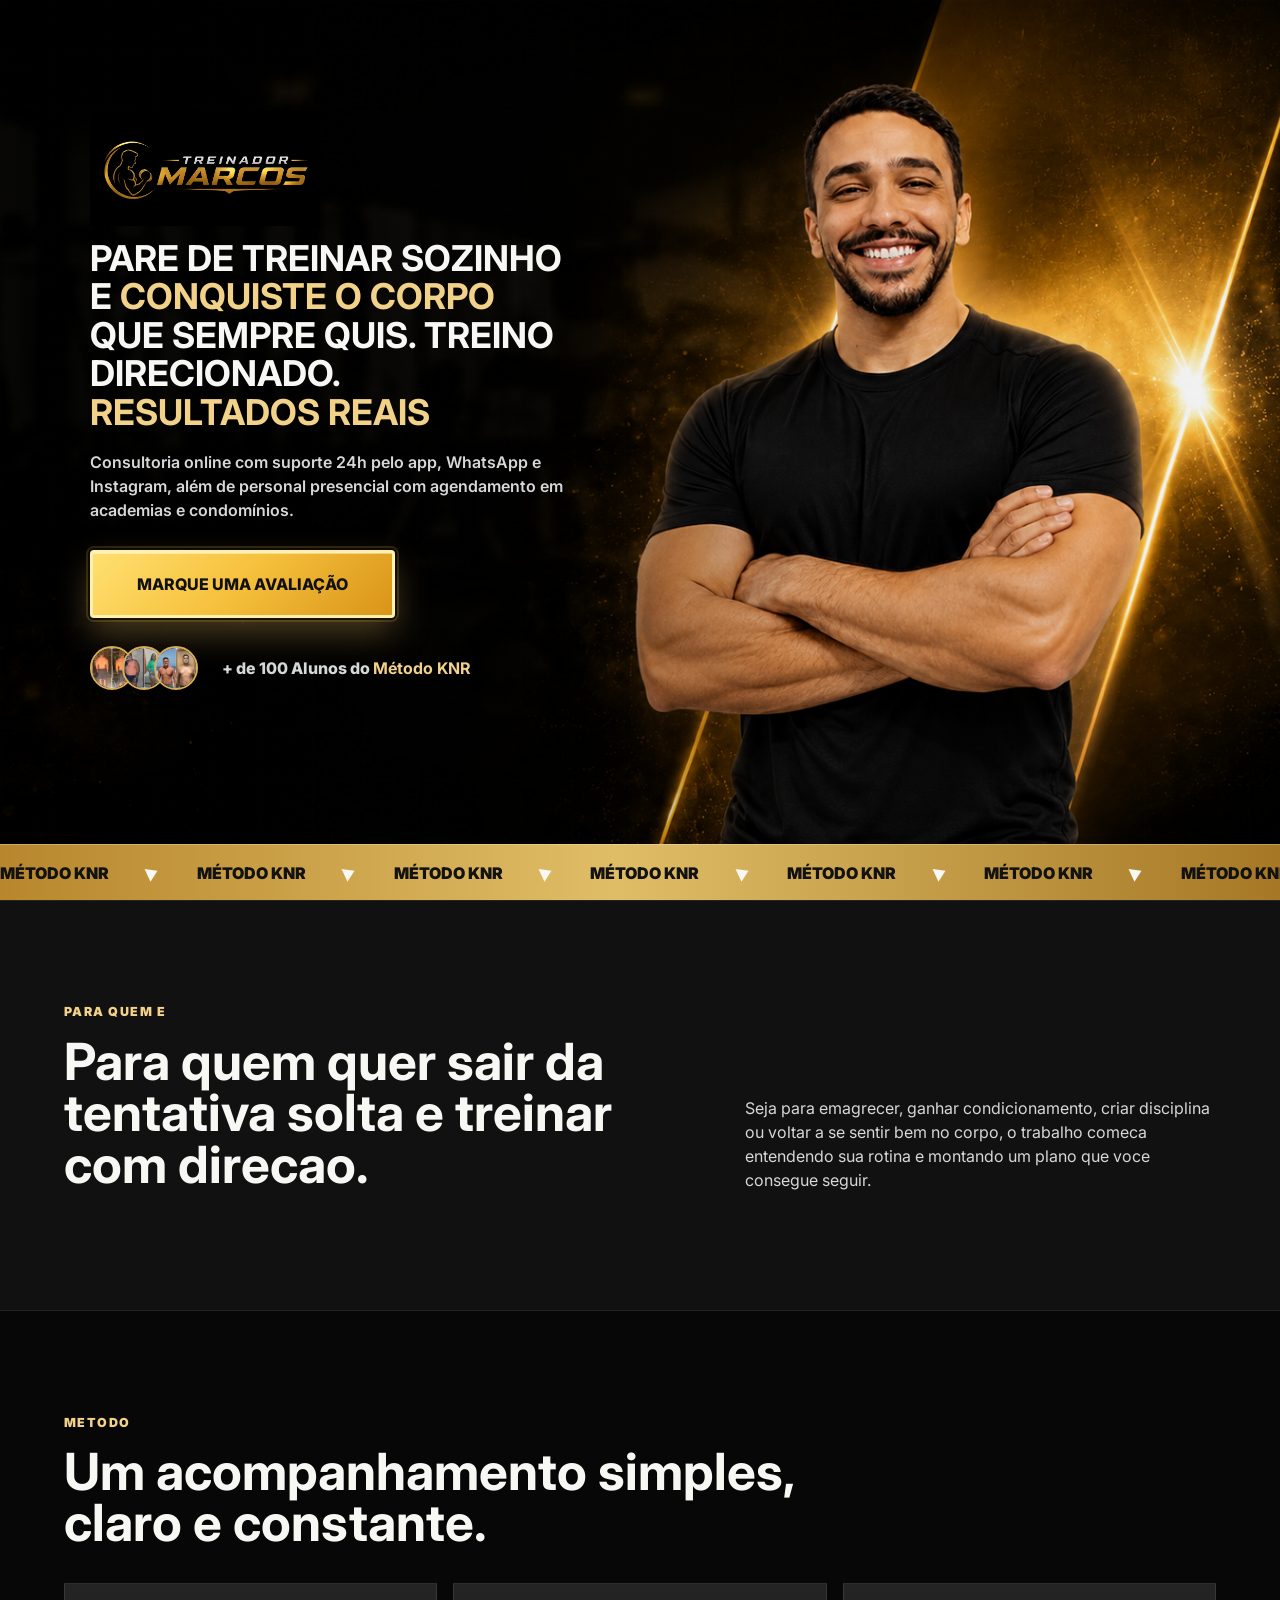
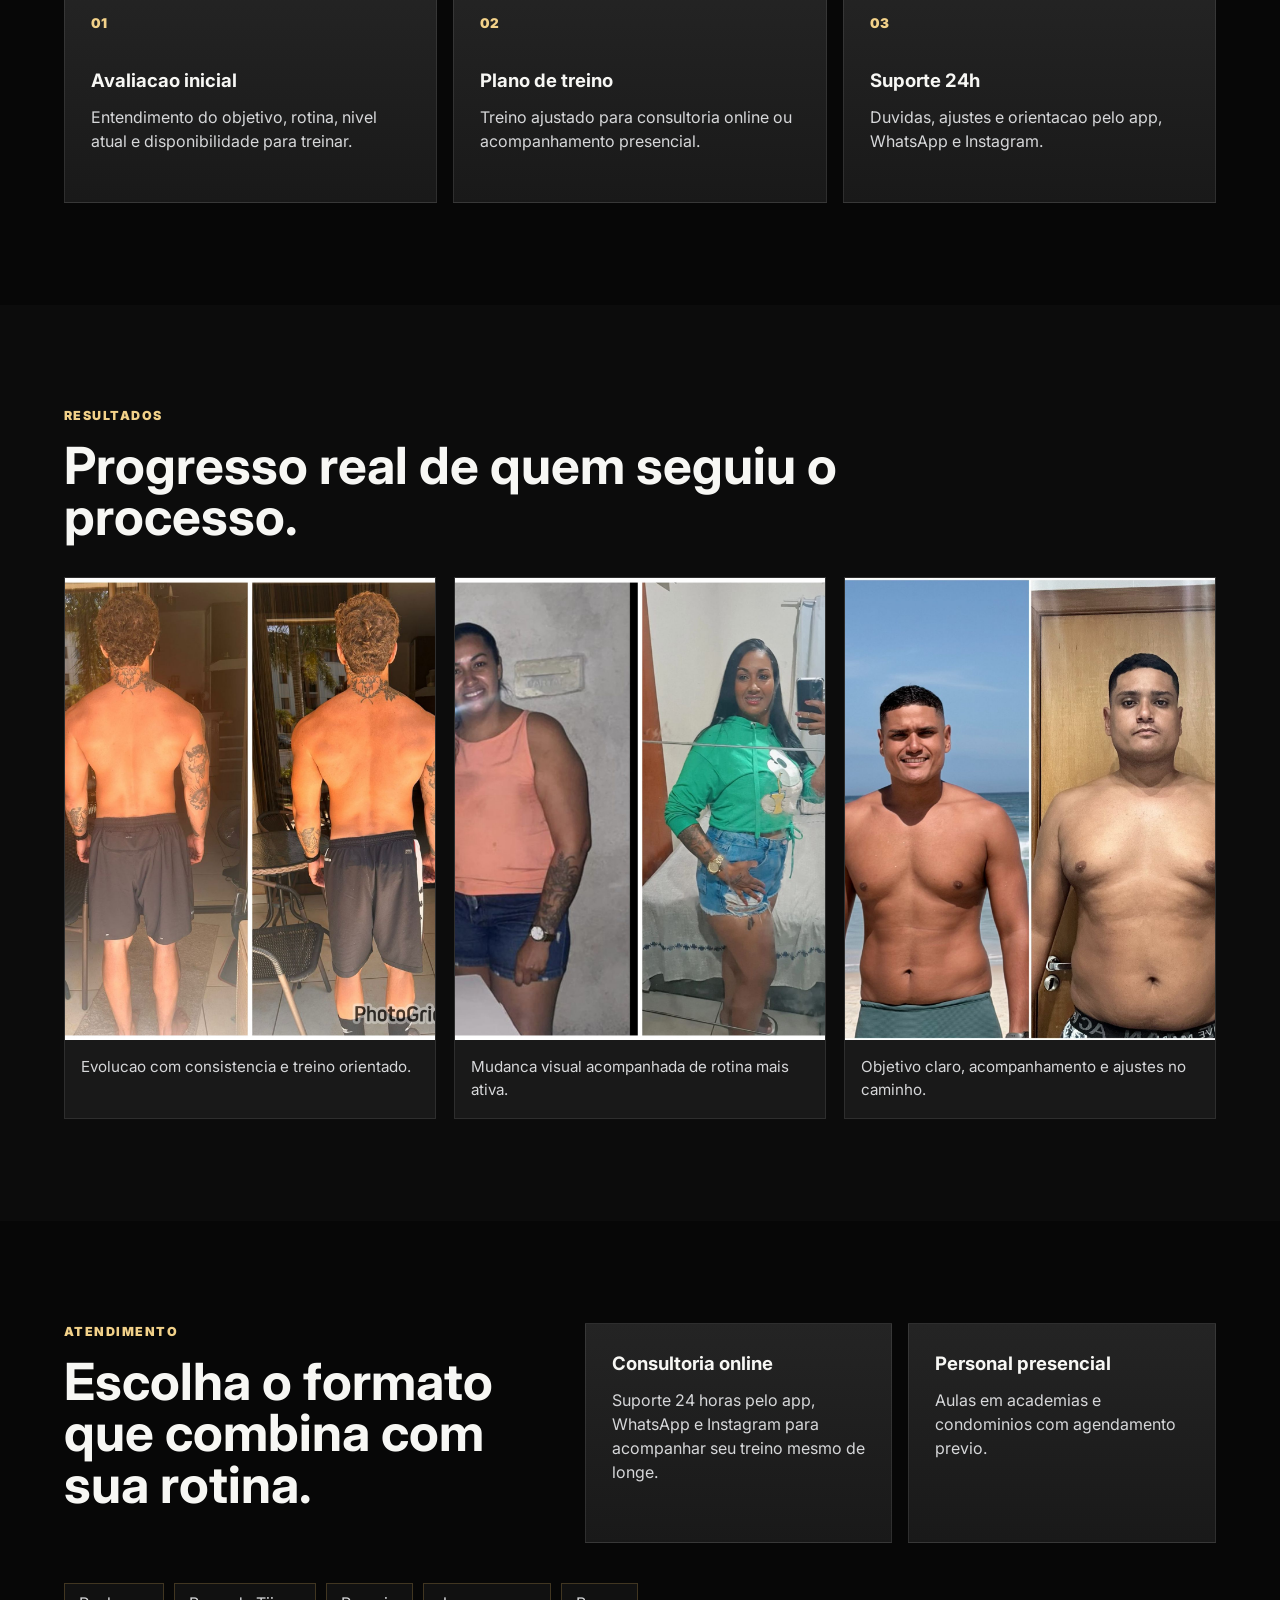
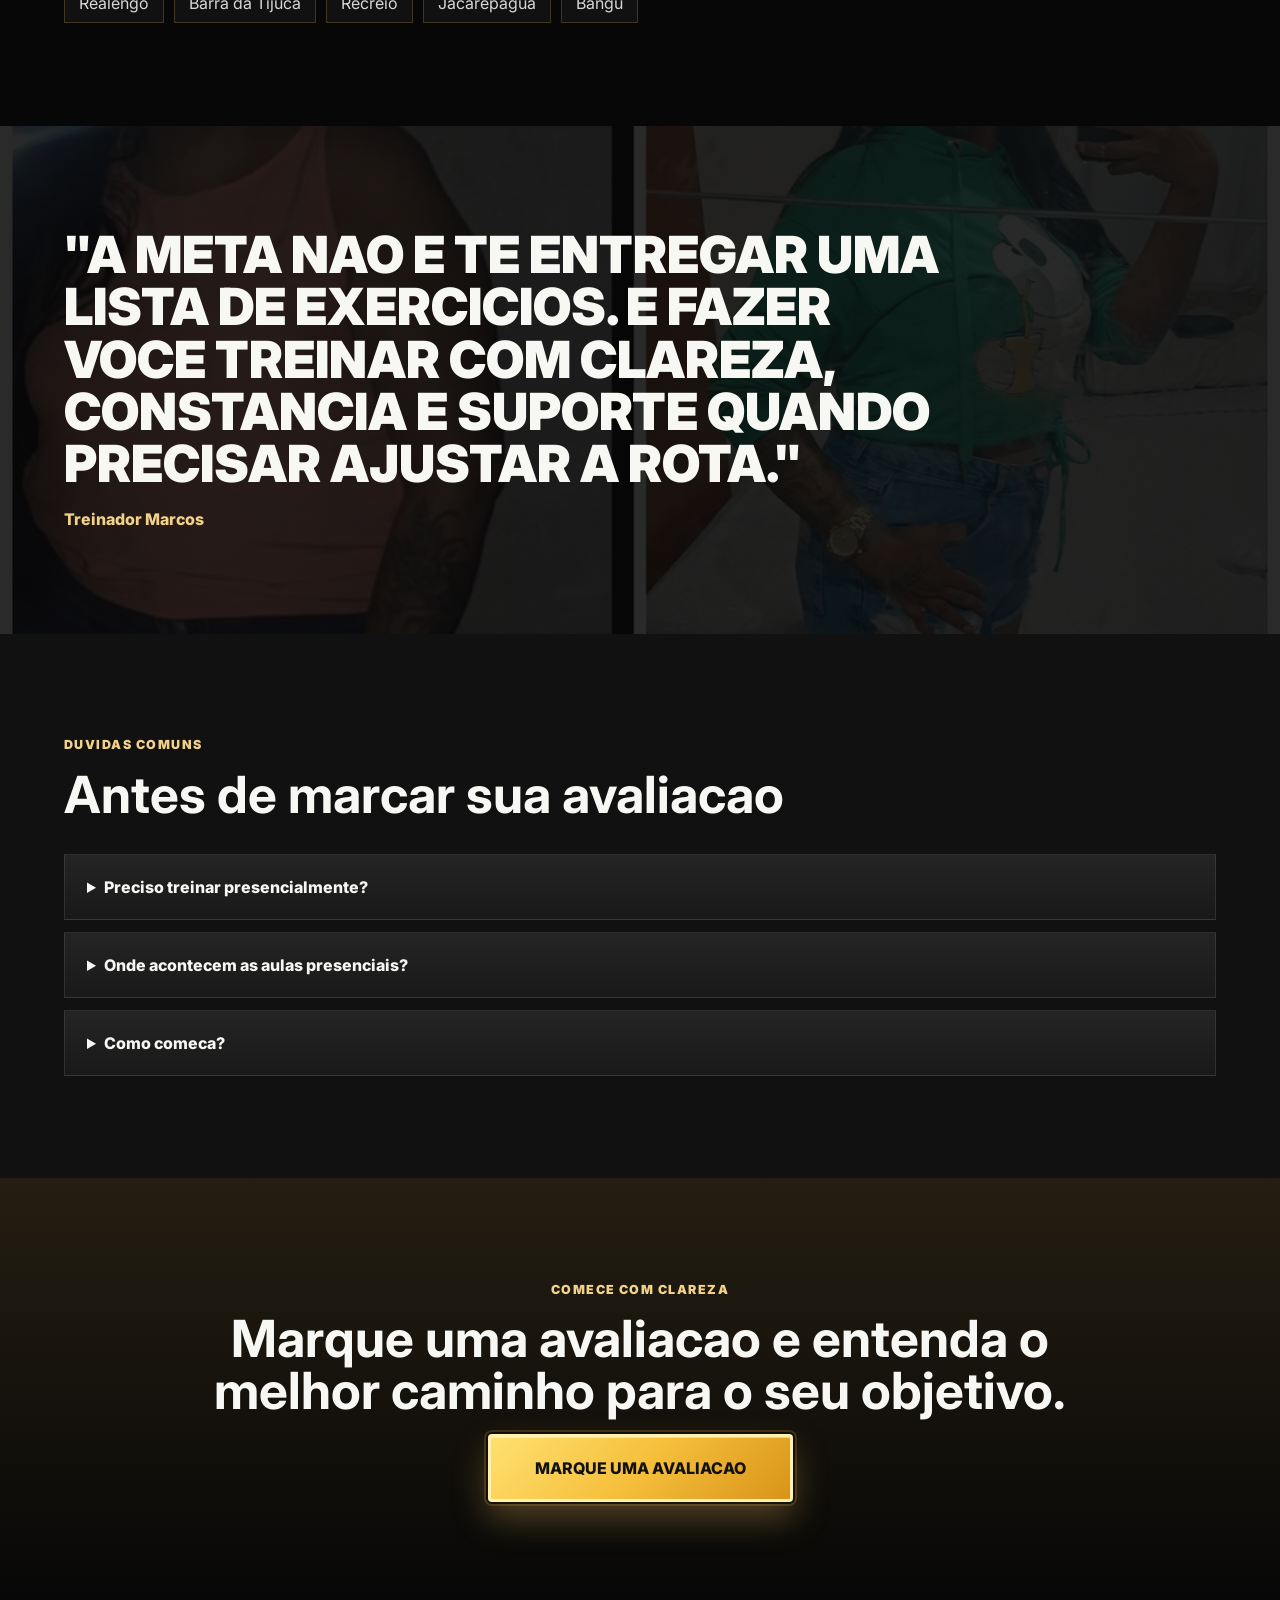
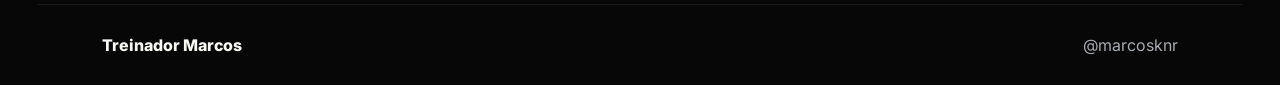
==== clientes/personal-trainer-rio/index.html @ 04713663 "Cria landing page do Treinador Marcos" ====
<!doctype html>
<html lang="pt-BR">
  <head>
    <meta charset="UTF-8" />
    <meta name="viewport" content="width=device-width, initial-scale=1.0" />
    <title>Treinador Marcos | Personal Trainer no Rio de Janeiro</title>
    <meta
      name="description"
      content="Consultoria online com suporte 24h e personal training presencial com agendamento em Realengo, Barra da Tijuca, Recreio, Jacarepagua e Bangu."
    />
    <link rel="preconnect" href="https://fonts.googleapis.com" />
    <link rel="preconnect" href="https://fonts.gstatic.com" crossorigin />
    <link
      href="https://fonts.googleapis.com/css2?family=Inter:wght@400;500;600;700;800;900&display=swap"
      rel="stylesheet"
    />
    <link rel="stylesheet" href="styles.css" />
  </head>
  <body>
    <main id="top">
      <section class="hero">
        <div class="hero-inner">
          <div class="hero-copy">
            <img class="hero-logo" src="assets/logo-treinador-marcos-horizontal.png" alt="Logo Treinador Marcos" />
            <h1>Pare de treinar sozinho e <span>conquiste o corpo</span> que sempre quis. Treino direcionado. <span>Resultados reais</span></h1>
            <p class="hero-text">
              Consultoria online com suporte 24h pelo app, WhatsApp e Instagram,
              além de personal presencial com agendamento em academias e condomínios.
            </p>
            <div class="hero-actions" aria-label="Acoes principais">
              <a class="btn btn-primary" href="https://wa.me/5521979163030?text=Oi%2C%20Treinador%20Marcos.%20Quero%20marcar%20uma%20avaliacao." target="_blank" rel="noreferrer">
                Marque uma avaliação
              </a>
            </div>
            <div class="method-proof" aria-label="Alunos do Metodo KNR">
              <div class="proof-avatars" aria-hidden="true">
                <img src="assets/resultado-costas.jpeg" alt="" />
                <img src="assets/resultado-feminino-02.jpeg" alt="" />
                <img src="assets/resultado-masculino.jpeg" alt="" />
              </div>
              <span>+ de 100 Alunos do <strong>Método KNR</strong></span>
            </div>
          </div>

          <div class="hero-spacer" aria-hidden="true"></div>
        </div>

        <div class="method-strip" aria-label="Metodo KNR">
          <div class="strip-track">
            <span>Método KNR</span><i></i>
            <span>Método KNR</span><i></i>
            <span>Método KNR</span><i></i>
            <span>Método KNR</span><i></i>
            <span>Método KNR</span><i></i>
            <span>Método KNR</span><i></i>
            <span>Método KNR</span><i></i>
            <span>Método KNR</span><i></i>
          </div>
        </div>
      </section>

      <section class="section intro">
        <div>
          <p class="eyebrow">Para quem e</p>
          <h2>Para quem quer sair da tentativa solta e treinar com direcao.</h2>
        </div>
        <p>
          Seja para emagrecer, ganhar condicionamento, criar disciplina ou voltar
          a se sentir bem no corpo, o trabalho comeca entendendo sua rotina e
          montando um plano que voce consegue seguir.
        </p>
      </section>

      <section class="section method" id="metodo">
        <div class="section-heading">
          <p class="eyebrow">Metodo</p>
          <h2>Um acompanhamento simples, claro e constante.</h2>
        </div>
        <div class="steps">
          <article>
            <span>01</span>
            <h3>Avaliacao inicial</h3>
            <p>Entendimento do objetivo, rotina, nivel atual e disponibilidade para treinar.</p>
          </article>
          <article>
            <span>02</span>
            <h3>Plano de treino</h3>
            <p>Treino ajustado para consultoria online ou acompanhamento presencial.</p>
          </article>
          <article>
            <span>03</span>
            <h3>Suporte 24h</h3>
            <p>Duvidas, ajustes e orientacao pelo app, WhatsApp e Instagram.</p>
          </article>
        </div>
      </section>

      <section class="section results" id="resultados">
        <div class="section-heading">
          <p class="eyebrow">Resultados</p>
          <h2>Progresso real de quem seguiu o processo.</h2>
        </div>
        <div class="result-grid">
          <figure>
            <img src="assets/resultado-costas.jpeg" alt="Antes e depois mostrando evolucao corporal de aluno" />
            <figcaption>Evolucao com consistencia e treino orientado.</figcaption>
          </figure>
          <figure>
            <img src="assets/resultado-feminino-02.jpeg" alt="Antes e depois mostrando resultado de aluna" />
            <figcaption>Mudanca visual acompanhada de rotina mais ativa.</figcaption>
          </figure>
          <figure>
            <img src="assets/resultado-masculino.jpeg" alt="Antes e depois mostrando resultado de aluno" />
            <figcaption>Objetivo claro, acompanhamento e ajustes no caminho.</figcaption>
          </figure>
        </div>
      </section>

      <section class="section service" id="atendimento">
        <div class="service-copy">
          <p class="eyebrow">Atendimento</p>
          <h2>Escolha o formato que combina com sua rotina.</h2>
        </div>
        <div class="service-list">
          <article>
            <h3>Consultoria online</h3>
            <p>Suporte 24 horas pelo app, WhatsApp e Instagram para acompanhar seu treino mesmo de longe.</p>
          </article>
          <article>
            <h3>Personal presencial</h3>
            <p>Aulas em academias e condominios com agendamento previo.</p>
          </article>
        </div>
        <div class="areas" aria-label="Regioes atendidas">
          <span>Realengo</span>
          <span>Barra da Tijuca</span>
          <span>Recreio</span>
          <span>Jacarepagua</span>
          <span>Bangu</span>
        </div>
      </section>

      <section class="section proof">
        <div class="quote-box">
          <p>
            "A meta nao e te entregar uma lista de exercicios. E fazer voce
            treinar com clareza, constancia e suporte quando precisar ajustar a rota."
          </p>
          <span>Treinador Marcos</span>
        </div>
      </section>

      <section class="section faq" aria-labelledby="faq-title">
        <div class="section-heading">
          <p class="eyebrow">Duvidas comuns</p>
          <h2 id="faq-title">Antes de marcar sua avaliacao</h2>
        </div>
        <div class="faq-list">
          <details>
            <summary>Preciso treinar presencialmente?</summary>
            <p>Nao. Voce pode fazer consultoria online com suporte pelo app, WhatsApp e Instagram.</p>
          </details>
          <details>
            <summary>Onde acontecem as aulas presenciais?</summary>
            <p>Em academias e condominios, com agendamento previo, nas regioes atendidas.</p>
          </details>
          <details>
            <summary>Como comeca?</summary>
            <p>O primeiro passo e marcar uma avaliacao para entender seu objetivo e indicar o melhor formato.</p>
          </details>
        </div>
      </section>

      <section class="final-cta">
        <p class="eyebrow">Comece com clareza</p>
        <h2>Marque uma avaliacao e entenda o melhor caminho para o seu objetivo.</h2>
        <a class="btn btn-primary" href="https://wa.me/5521979163030?text=Oi%2C%20Treinador%20Marcos.%20Quero%20marcar%20uma%20avaliacao." target="_blank" rel="noreferrer">
          Marque uma avaliacao
        </a>
      </section>
    </main>

    <footer class="footer">
      <span>Treinador Marcos</span>
      <a href="https://www.instagram.com/marcosknr/" target="_blank" rel="noreferrer">@marcosknr</a>
    </footer>
  </body>
</html>
---- clientes/personal-trainer-rio/styles.css ----
:root {
  --bg: #070707;
  --bg-soft: #111111;
  --panel: #191919;
  --panel-light: #242424;
  --silver: #d6d7d9;
  --silver-muted: #a8abb0;
  --gold: #d8ad55;
  --gold-soft: #f2d189;
  --white: #f7f7f4;
  --line: rgba(216, 173, 85, 0.24);
  --shadow: 0 24px 70px rgba(0, 0, 0, 0.42);
  --site-width: 1480px;
  --site-gutter: clamp(14px, 3vw, 38px);
}

* {
  box-sizing: border-box;
}

html {
  scroll-behavior: smooth;
}

body {
  margin: 0;
  background: var(--bg);
  color: var(--white);
  font-family: Inter, system-ui, -apple-system, BlinkMacSystemFont, "Segoe UI", sans-serif;
  line-height: 1.5;
}

.footer {
  width: min(calc(100% - (var(--site-gutter) * 2)), var(--site-width));
  margin-inline: auto;
}

main {
  width: 100%;
}

img {
  display: block;
  max-width: 100%;
}

a {
  color: inherit;
  text-decoration: none;
}

.hero-actions,
.method-proof,
.proof-avatars,
.areas,
.footer {
  display: flex;
  align-items: center;
}

.header-cta,
.btn {
  min-height: 46px;
  display: inline-flex;
  align-items: center;
  justify-content: center;
  border-radius: 4px;
  font-weight: 800;
  letter-spacing: 0;
  transition: transform 180ms ease, border-color 180ms ease, background 180ms ease;
}

.header-cta {
  padding: 0 18px;
  background: var(--gold);
  color: #101010;
  font-size: 0.9rem;
}

.btn {
  padding: 0 22px;
  border: 1px solid transparent;
}

.btn:hover,
.header-cta:hover {
  transform: translateY(-2px);
}

.btn-primary {
  position: relative;
  min-height: 68px;
  padding: 0 44px;
  overflow: hidden;
  background: linear-gradient(135deg, #ffe071 0%, #f6c13d 48%, #d99418 100%);
  color: #111;
  border: 3px solid rgba(255, 244, 183, 0.95);
  box-shadow:
    0 0 0 2px rgba(0, 0, 0, 0.72),
    0 0 0 4px rgba(246, 193, 61, 0.16),
    0 16px 34px rgba(216, 173, 85, 0.34),
    inset 0 1px 0 rgba(255, 255, 255, 0.45);
  font-size: 1rem;
  text-transform: uppercase;
}

.btn-primary::after {
  content: "";
  position: absolute;
  top: -40%;
  bottom: -40%;
  left: -45%;
  width: 34%;
  background: linear-gradient(90deg, transparent, rgba(255, 255, 255, 0.72), transparent);
  transform: rotate(18deg);
  animation: button-shine 2.8s ease-in-out infinite;
}

@keyframes button-shine {
  0% {
    left: -45%;
  }

  44%,
  100% {
    left: 120%;
  }
}

.btn-secondary {
  border-color: rgba(255, 255, 255, 0.18);
  color: var(--silver);
  background: rgba(255, 255, 255, 0.04);
}

.hero {
  position: relative;
  min-height: 100vh;
  display: flex;
  flex-direction: column;
  justify-content: flex-end;
  margin-top: 0;
  padding: 0;
  background:
    linear-gradient(90deg, rgba(0, 0, 0, 0.66) 0%, rgba(0, 0, 0, 0.42) 36%, rgba(0, 0, 0, 0.05) 66%),
    url("assets/hero-treinador-marcos.png") center / cover no-repeat,
    #070707;
  border: 0;
  overflow: hidden;
}

.hero::before {
  content: "";
  position: absolute;
  inset: 0;
  background:
    linear-gradient(rgba(255, 255, 255, 0.025) 1px, transparent 1px),
    linear-gradient(90deg, rgba(255, 255, 255, 0.018) 1px, transparent 1px);
  background-size: 52px 52px;
  opacity: 0.26;
}

.hero-inner {
  position: relative;
  z-index: 1;
  width: 100%;
  min-height: calc(100vh - 56px);
  display: grid;
  grid-template-columns: minmax(0, 0.92fr) minmax(420px, 1.08fr);
  gap: clamp(24px, 4vw, 58px);
  align-items: center;
  padding: clamp(42px, 6vw, 82px) clamp(28px, 7vw, 96px) 0;
}

.hero-copy {
  max-width: 650px;
  padding-bottom: clamp(56px, 10vw, 120px);
}

.hero-logo {
  width: clamp(188px, 18vw, 320px);
  height: auto;
  margin: 0 0 14px;
  object-fit: contain;
}

.eyebrow {
  margin: 0 0 14px;
  color: var(--gold-soft);
  font-size: 0.78rem;
  font-weight: 900;
  letter-spacing: 0.12em;
  text-transform: uppercase;
}

h1,
h2,
h3,
p {
  margin-top: 0;
}

h1 {
  margin-bottom: 18px;
  font-size: clamp(2rem, 2.78vw, 3.78rem);
  line-height: 1.08;
  letter-spacing: 0;
  text-transform: uppercase;
}

h1 span {
  color: var(--gold-soft);
}

h2 {
  margin-bottom: 18px;
  font-size: clamp(2rem, 4vw, 4.15rem);
  line-height: 1;
  letter-spacing: 0;
}

h3 {
  margin-bottom: 10px;
  font-size: 1.16rem;
}

.hero-text {
  max-width: 590px;
  margin-bottom: 28px;
  color: var(--silver);
  font-size: clamp(1rem, 1.1vw, 1.18rem);
  font-weight: 600;
}

.hero-actions {
  flex-wrap: wrap;
  gap: 12px;
  margin-bottom: 28px;
}

.method-proof {
  gap: 16px;
  color: var(--silver);
  font-weight: 800;
}

.proof-avatars {
  min-width: 116px;
}

.proof-avatars img {
  width: 44px;
  height: 44px;
  border: 2px solid var(--gold);
  border-radius: 50%;
  object-fit: cover;
  background: var(--panel);
}

.proof-avatars img + img {
  margin-left: -12px;
}

.method-proof strong {
  color: var(--gold-soft);
}

.hero-spacer {
  min-height: 520px;
}

.method-strip {
  position: relative;
  z-index: 2;
  width: 100%;
  min-height: 56px;
  display: flex;
  align-items: center;
  overflow: hidden;
  background: linear-gradient(90deg, #b8872d, #dfbd66 48%, #a67825);
  border-top: 1px solid rgba(255, 255, 255, 0.28);
}

.strip-track {
  min-width: 1220px;
  width: 100%;
  display: grid;
  grid-template-columns: repeat(16, max-content);
  align-items: center;
  justify-content: space-around;
  gap: clamp(18px, 3vw, 44px);
  color: #121212;
  font-weight: 900;
  text-transform: uppercase;
}

.strip-track i {
  width: 0;
  height: 0;
  border-top: 7px solid transparent;
  border-bottom: 7px solid transparent;
  border-left: 11px solid var(--white);
  transform: rotate(-25deg);
}

@media (prefers-reduced-motion: reduce) {
  .btn-primary::after {
    animation: none;
  }
}

.section {
  padding: clamp(58px, 8vw, 104px) clamp(20px, 5vw, 72px);
}

.intro {
  display: grid;
  grid-template-columns: minmax(0, 1fr) minmax(280px, 0.78fr);
  gap: clamp(28px, 6vw, 78px);
  align-items: end;
  border-top: 1px solid rgba(255, 255, 255, 0.08);
  border-bottom: 1px solid rgba(255, 255, 255, 0.08);
  background: var(--bg-soft);
}

.intro p:last-child,
.service-copy + .service-list p,
.steps p,
.faq-list p {
  color: var(--silver);
}

.section-heading {
  max-width: 820px;
  margin-bottom: 34px;
}

.steps {
  display: grid;
  grid-template-columns: repeat(3, minmax(0, 1fr));
  gap: 16px;
}

.steps article,
.service-list article,
.faq-list details {
  border: 1px solid rgba(255, 255, 255, 0.09);
  background: linear-gradient(180deg, var(--panel-light), var(--panel));
}

.steps article,
.service-list article {
  min-height: 220px;
  padding: 26px;
}

.steps span {
  display: inline-flex;
  margin-bottom: 34px;
  color: var(--gold-soft);
  font-size: 0.84rem;
  font-weight: 900;
}

.results {
  background: #0c0c0c;
}

.result-grid {
  display: grid;
  grid-template-columns: repeat(3, minmax(0, 1fr));
  gap: 18px;
}

figure {
  margin: 0;
  border: 1px solid rgba(255, 255, 255, 0.09);
  background: var(--panel);
  overflow: hidden;
}

figure img {
  width: 100%;
  aspect-ratio: 4 / 5;
  object-fit: cover;
}

figcaption {
  min-height: 74px;
  padding: 16px;
  color: var(--silver);
  font-size: 0.95rem;
}

.service {
  display: grid;
  grid-template-columns: minmax(0, 0.78fr) minmax(360px, 1fr);
  gap: 28px;
  align-items: start;
}

.service-list {
  display: grid;
  grid-template-columns: repeat(2, minmax(0, 1fr));
  gap: 16px;
}

.areas {
  grid-column: 1 / -1;
  flex-wrap: wrap;
  gap: 10px;
  padding-top: 12px;
}

.areas span {
  display: inline-flex;
  min-height: 40px;
  align-items: center;
  padding: 0 14px;
  border: 1px solid var(--line);
  color: var(--silver);
  background: rgba(255, 255, 255, 0.04);
}

.proof {
  background:
    linear-gradient(rgba(7, 7, 7, 0.86), rgba(7, 7, 7, 0.86)),
    url("assets/resultado-feminino-02.jpeg") center / cover;
}

.quote-box {
  max-width: 900px;
}

.quote-box p {
  margin-bottom: 18px;
  font-size: clamp(1.7rem, 4vw, 4.2rem);
  font-weight: 900;
  line-height: 1.02;
  text-transform: uppercase;
}

.quote-box span {
  color: var(--gold-soft);
  font-weight: 800;
}

.faq {
  background: var(--bg-soft);
}

.faq-list {
  display: grid;
  gap: 12px;
}

.faq-list details {
  padding: 20px 22px;
}

.faq-list summary {
  cursor: pointer;
  font-weight: 800;
}

.faq-list p {
  margin: 12px 0 0;
}

.final-cta {
  padding: clamp(64px, 8vw, 110px) clamp(20px, 5vw, 72px);
  text-align: center;
  background:
    linear-gradient(180deg, rgba(216, 173, 85, 0.14), transparent),
    var(--bg);
}

.final-cta h2 {
  max-width: 980px;
  margin-inline: auto;
}

.footer {
  justify-content: space-between;
  gap: 18px;
  padding: 28px clamp(20px, 5vw, 72px);
  color: var(--silver-muted);
  border-top: 1px solid rgba(255, 255, 255, 0.08);
}

.footer span {
  color: var(--white);
  font-weight: 800;
}

@media (max-width: 980px) {
  .hero,
  .intro,
  .service {
    grid-template-columns: 1fr;
  }

  .hero-inner {
    min-height: auto;
    grid-template-columns: 1fr;
    padding-bottom: 0;
  }

  .hero-copy {
    padding-bottom: 12px;
  }

  .steps,
  .result-grid,
  .service-list {
    grid-template-columns: 1fr;
  }
}

@media (max-width: 640px) {
  :root {
    --site-gutter: 10px;
  }

  .header-cta {
    display: none;
  }

  h1 {
    font-size: clamp(2.15rem, 12vw, 3.7rem);
  }

  .hero {
    background:
      linear-gradient(180deg, rgba(0, 0, 0, 0.38) 0%, rgba(0, 0, 0, 0.74) 52%, rgba(0, 0, 0, 0.92) 100%),
      url("assets/hero-treinador-marcos.png") 67% top / cover no-repeat,
      #070707;
  }

  .hero-actions .btn {
    width: 100%;
  }

  .hero-logo {
    width: min(236px, 76vw);
    margin-bottom: 14px;
  }

  .hero-spacer {
    min-height: 280px;
    order: -1;
  }

  .method-proof {
    align-items: flex-start;
    flex-direction: column;
    gap: 10px;
  }

  .steps article,
  .service-list article {
    min-height: auto;
  }

  .footer {
    align-items: flex-start;
    flex-direction: column;
  }
}
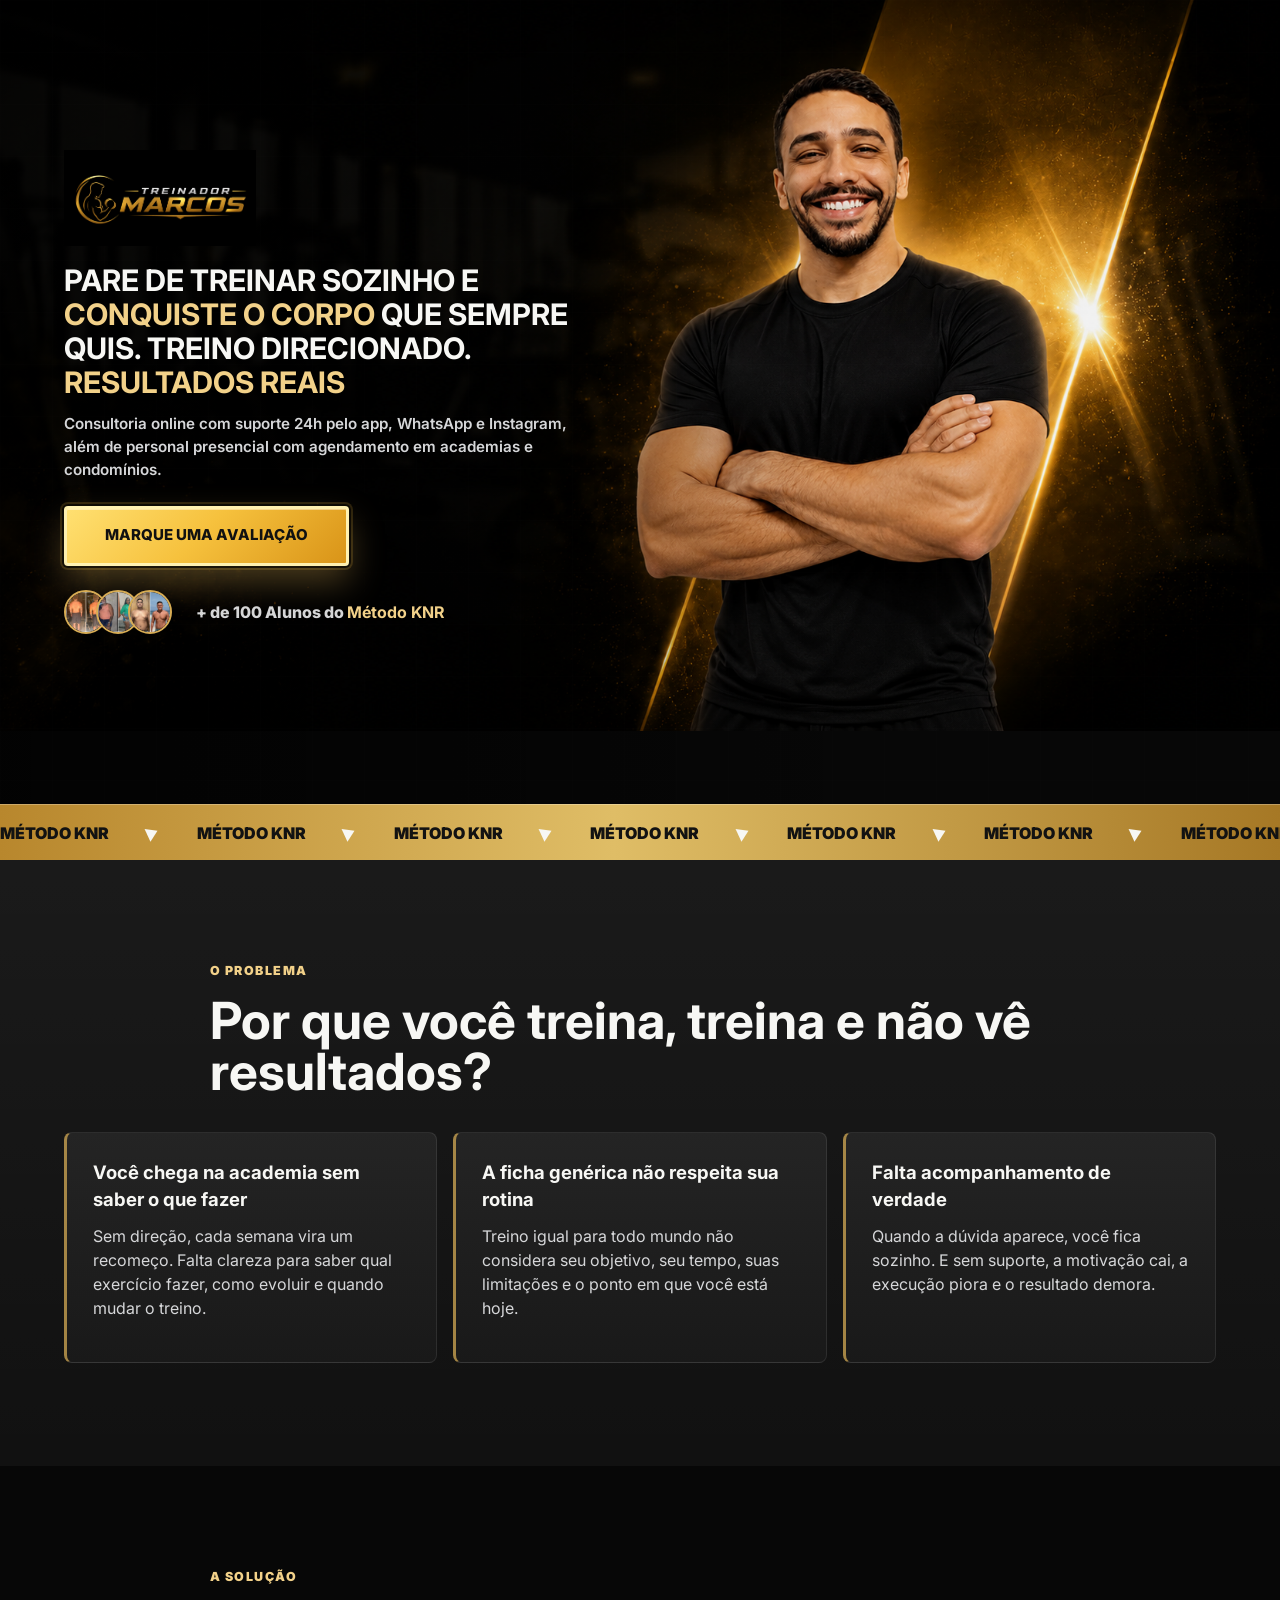
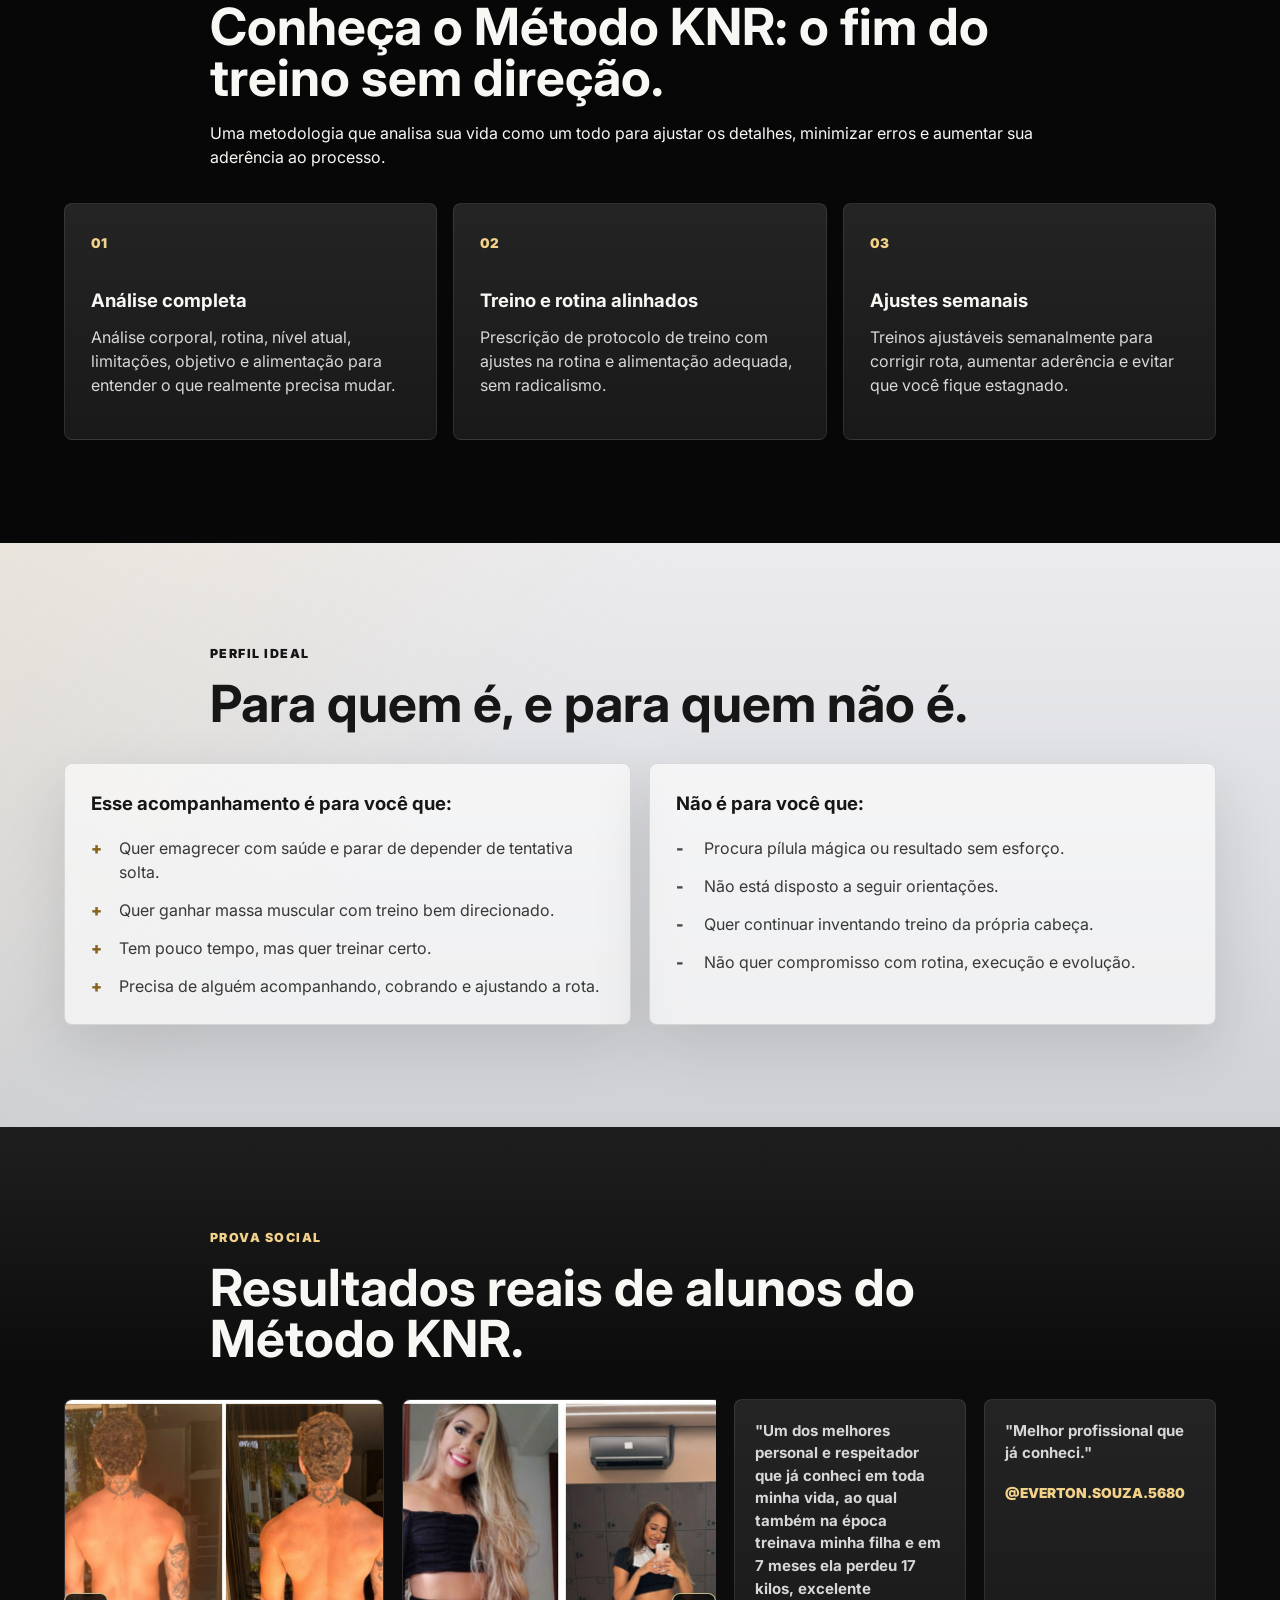
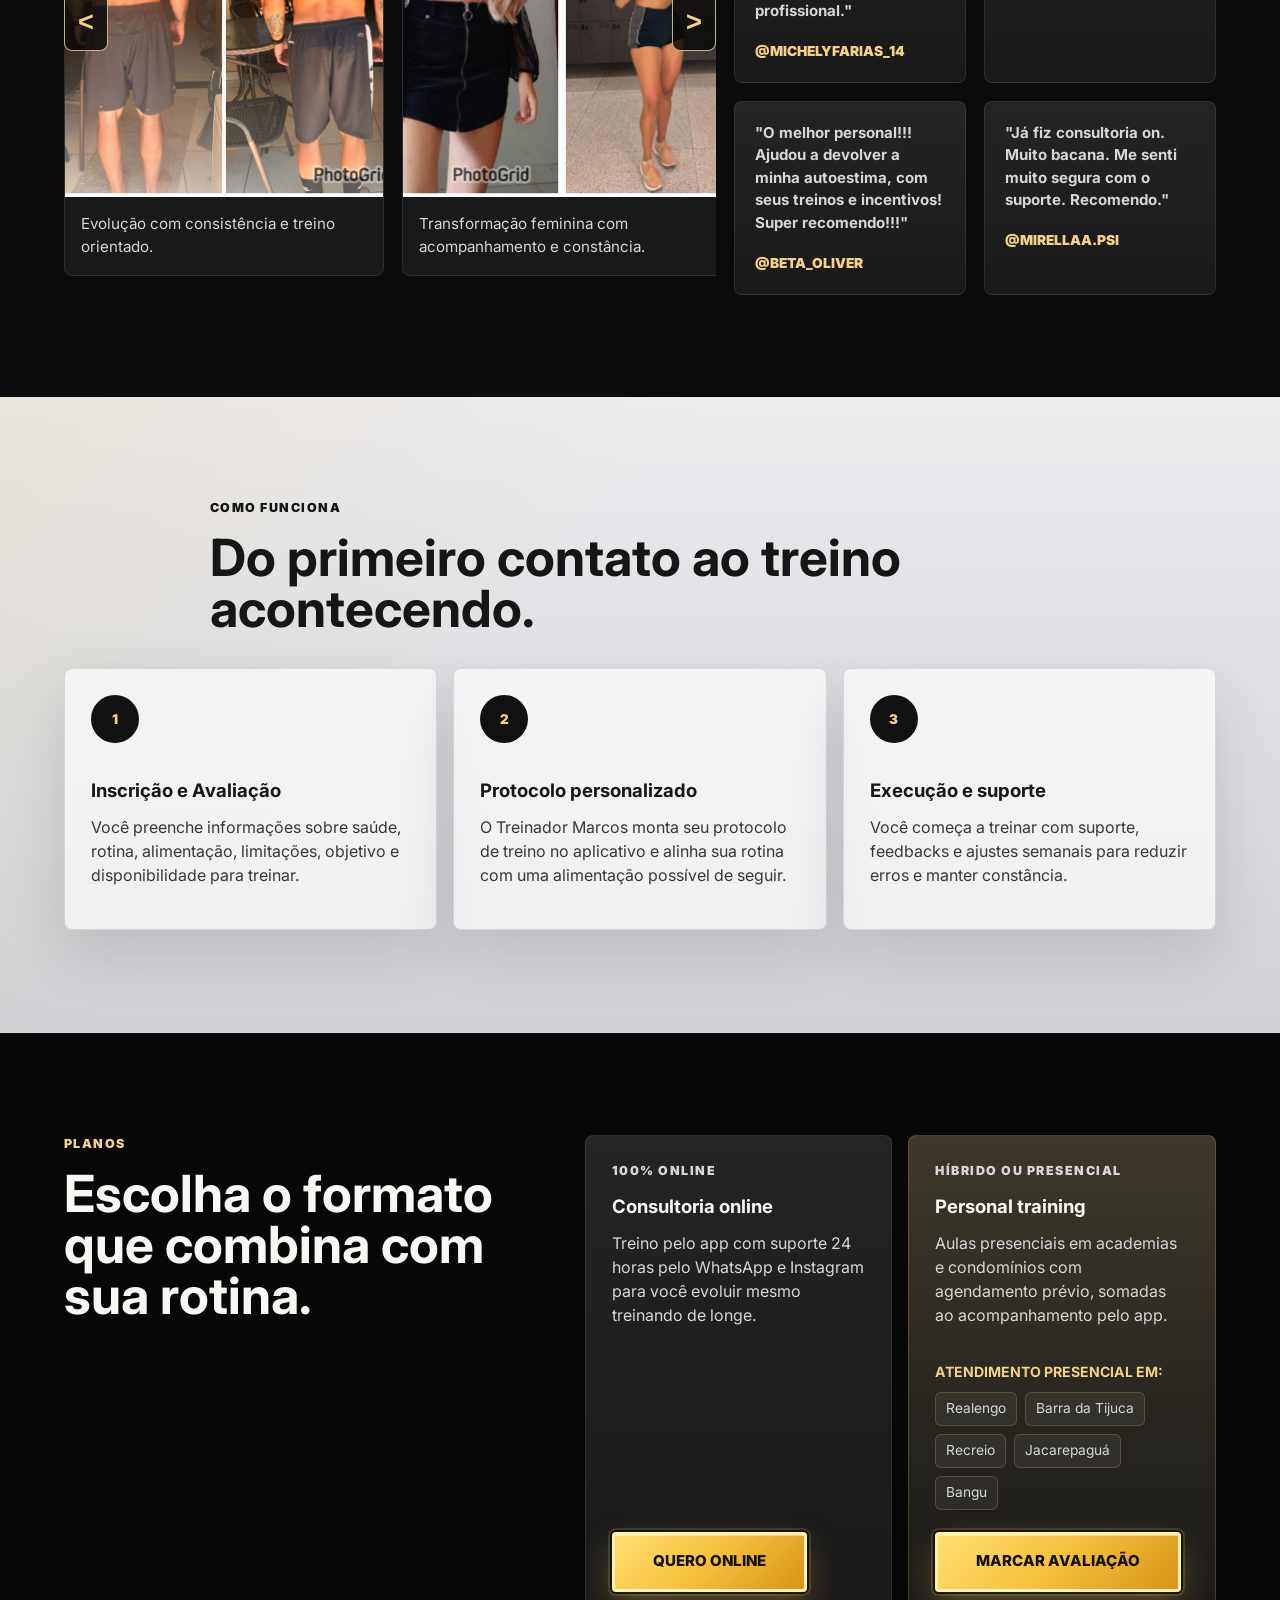
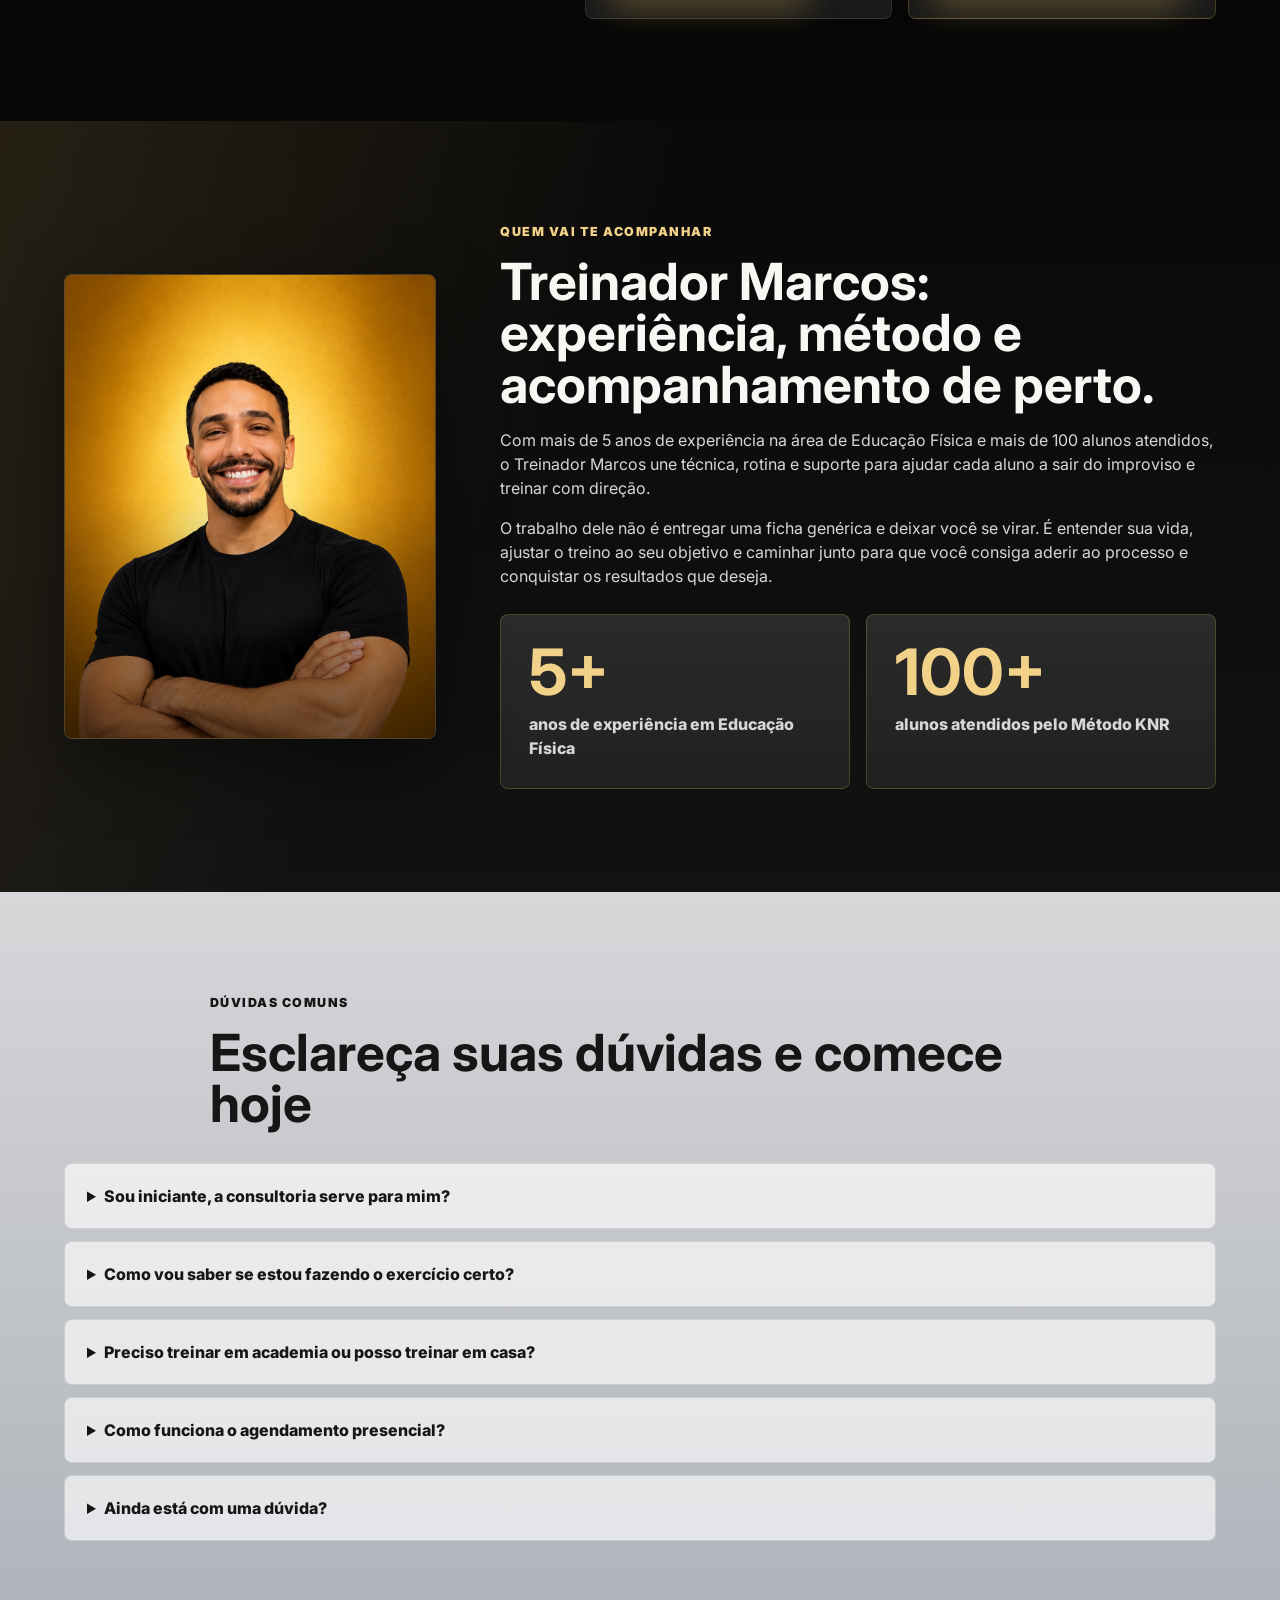
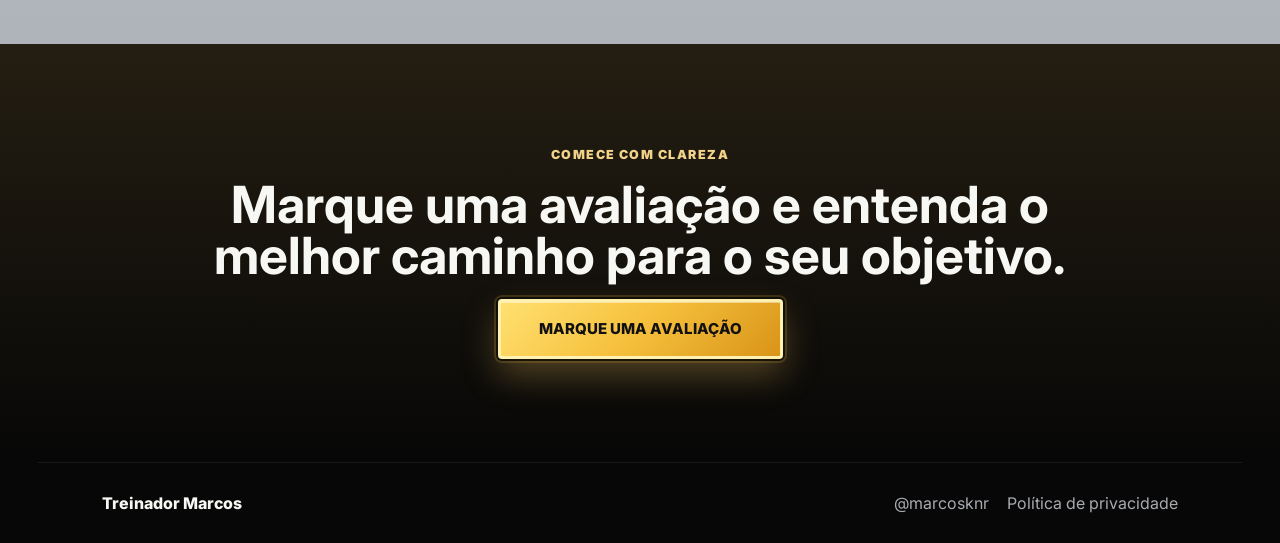
==== commit 2e4e5585: "Atualiza landing page do Treinador Marcos" ====
--- a/clientes/personal-trainer-rio/index.html
+++ b/clientes/personal-trainer-rio/index.html
@@ -59,130 +59,283 @@
         </div>
       </section>
 
-      <section class="section intro">
-        <div>
-          <p class="eyebrow">Para quem e</p>
-          <h2>Para quem quer sair da tentativa solta e treinar com direcao.</h2>
-        </div>
-        <p>
-          Seja para emagrecer, ganhar condicionamento, criar disciplina ou voltar
-          a se sentir bem no corpo, o trabalho comeca entendendo sua rotina e
-          montando um plano que voce consegue seguir.
-        </p>
+      <section class="section problem" id="problema">
+        <div class="section-heading">
+          <p class="eyebrow">O problema</p>
+          <h2>Por que você treina, treina e não vê resultados?</h2>
+        </div>
+        <div class="pain-grid">
+          <article>
+            <h3>Você chega na academia sem saber o que fazer</h3>
+            <p>Sem direção, cada semana vira um recomeço. Falta clareza para saber qual exercício fazer, como evoluir e quando mudar o treino.</p>
+          </article>
+          <article>
+            <h3>A ficha genérica não respeita sua rotina</h3>
+            <p>Treino igual para todo mundo não considera seu objetivo, seu tempo, suas limitações e o ponto em que você está hoje.</p>
+          </article>
+          <article>
+            <h3>Falta acompanhamento de verdade</h3>
+            <p>Quando a dúvida aparece, você fica sozinho. E sem suporte, a motivação cai, a execução piora e o resultado demora.</p>
+          </article>
+        </div>
       </section>
 
       <section class="section method" id="metodo">
         <div class="section-heading">
-          <p class="eyebrow">Metodo</p>
-          <h2>Um acompanhamento simples, claro e constante.</h2>
+          <p class="eyebrow">A solução</p>
+          <h2>Conheça o Método KNR: o fim do treino sem direção.</h2>
+          <p>
+            Uma metodologia que analisa sua vida como um todo para ajustar os detalhes,
+            minimizar erros e aumentar sua aderência ao processo.
+          </p>
         </div>
         <div class="steps">
           <article>
             <span>01</span>
-            <h3>Avaliacao inicial</h3>
-            <p>Entendimento do objetivo, rotina, nivel atual e disponibilidade para treinar.</p>
+            <h3>Análise completa</h3>
+            <p>Análise corporal, rotina, nível atual, limitações, objetivo e alimentação para entender o que realmente precisa mudar.</p>
           </article>
           <article>
             <span>02</span>
-            <h3>Plano de treino</h3>
-            <p>Treino ajustado para consultoria online ou acompanhamento presencial.</p>
+            <h3>Treino e rotina alinhados</h3>
+            <p>Prescrição de protocolo de treino com ajustes na rotina e alimentação adequada, sem radicalismo.</p>
           </article>
           <article>
             <span>03</span>
-            <h3>Suporte 24h</h3>
-            <p>Duvidas, ajustes e orientacao pelo app, WhatsApp e Instagram.</p>
+            <h3>Ajustes semanais</h3>
+            <p>Treinos ajustáveis semanalmente para corrigir rota, aumentar aderência e evitar que você fique estagnado.</p>
+          </article>
+        </div>
+      </section>
+
+      <section class="section audience" id="para-quem">
+        <div class="section-heading">
+          <p class="eyebrow">Perfil ideal</p>
+          <h2>Para quem é, e para quem não é.</h2>
+        </div>
+        <div class="fit-grid">
+          <article class="fit-card is-for">
+            <h3>Esse acompanhamento é para você que:</h3>
+            <ul>
+              <li>Quer emagrecer com saúde e parar de depender de tentativa solta.</li>
+              <li>Quer ganhar massa muscular com treino bem direcionado.</li>
+              <li>Tem pouco tempo, mas quer treinar certo.</li>
+              <li>Precisa de alguém acompanhando, cobrando e ajustando a rota.</li>
+            </ul>
+          </article>
+          <article class="fit-card is-not-for">
+            <h3>Não é para você que:</h3>
+            <ul>
+              <li>Procura pílula mágica ou resultado sem esforço.</li>
+              <li>Não está disposto a seguir orientações.</li>
+              <li>Quer continuar inventando treino da própria cabeça.</li>
+              <li>Não quer compromisso com rotina, execução e evolução.</li>
+            </ul>
           </article>
         </div>
       </section>
 
       <section class="section results" id="resultados">
         <div class="section-heading">
-          <p class="eyebrow">Resultados</p>
-          <h2>Progresso real de quem seguiu o processo.</h2>
-        </div>
-        <div class="result-grid">
-          <figure>
-            <img src="assets/resultado-costas.jpeg" alt="Antes e depois mostrando evolucao corporal de aluno" />
-            <figcaption>Evolucao com consistencia e treino orientado.</figcaption>
+          <p class="eyebrow">Prova social</p>
+          <h2>Resultados reais de alunos do Método KNR.</h2>
+        </div>
+        <div class="proof-layout">
+          <div class="result-carousel-wrap">
+            <button class="carousel-btn carousel-prev" type="button" aria-label="Ver resultado anterior">&lt;</button>
+            <div class="result-carousel" aria-label="Carrossel de resultados de alunos">
+              <figure>
+                <img src="assets/resultado-costas.jpeg" alt="Antes e depois mostrando evolução corporal de aluno" />
+                <figcaption>Evolução com consistência e treino orientado.</figcaption>
+              </figure>
+              <figure>
+                <img src="assets/resultado-feminino-01.jpeg" alt="Antes e depois mostrando evolução de aluna" />
+                <figcaption>Transformação feminina com acompanhamento e constância.</figcaption>
+              </figure>
+              <figure>
+                <img src="assets/resultado-feminino-02.jpeg" alt="Antes e depois mostrando resultado de aluna" />
+                <figcaption>Mudança visual acompanhada de rotina mais ativa.</figcaption>
+              </figure>
+              <figure>
+                <img src="assets/resultado-masculino.jpeg" alt="Antes e depois mostrando resultado de aluno" />
+                <figcaption>Objetivo claro, acompanhamento e ajustes no caminho.</figcaption>
+              </figure>
+            </div>
+            <button class="carousel-btn carousel-next" type="button" aria-label="Ver próximo resultado">&gt;</button>
+          </div>
+          <div class="testimonial-stack">
+            <article>
+              <p>"Um dos melhores personal e respeitador que já conheci em toda minha vida, ao qual também na época treinava minha filha e em 7 meses ela perdeu 17 kilos, excelente profissional."</p>
+              <span>@michelyfarias_14</span>
+            </article>
+            <article>
+              <p>"Melhor profissional que já conheci."</p>
+              <span>@everton.souza.5680</span>
+            </article>
+            <article>
+              <p>"O melhor personal!!! Ajudou a devolver a minha autoestima, com seus treinos e incentivos! Super recomendo!!!"</p>
+              <span>@beta_oliver</span>
+            </article>
+            <article>
+              <p>"Já fiz consultoria on. Muito bacana. Me senti muito segura com o suporte. Recomendo."</p>
+              <span>@mirellaa.psi</span>
+            </article>
+          </div>
+        </div>
+      </section>
+
+      <section class="section process" id="como-funciona">
+        <div class="section-heading">
+          <p class="eyebrow">Como funciona</p>
+          <h2>Do primeiro contato ao treino acontecendo.</h2>
+        </div>
+        <div class="process-grid">
+          <article>
+            <span>1</span>
+            <h3>Inscrição e Avaliação</h3>
+            <p>Você preenche informações sobre saúde, rotina, alimentação, limitações, objetivo e disponibilidade para treinar.</p>
+          </article>
+          <article>
+            <span>2</span>
+            <h3>Protocolo personalizado</h3>
+            <p>O Treinador Marcos monta seu protocolo de treino no aplicativo e alinha sua rotina com uma alimentação possível de seguir.</p>
+          </article>
+          <article>
+            <span>3</span>
+            <h3>Execução e suporte</h3>
+            <p>Você começa a treinar com suporte, feedbacks e ajustes semanais para reduzir erros e manter constância.</p>
+          </article>
+        </div>
+      </section>
+
+      <section class="section service" id="planos">
+        <div class="service-copy">
+          <p class="eyebrow">Planos</p>
+          <h2>Escolha o formato que combina com sua rotina.</h2>
+        </div>
+        <div class="offer-grid">
+          <article class="offer-card">
+            <p class="offer-kicker">100% online</p>
+            <h3>Consultoria online</h3>
+            <p>Treino pelo app com suporte 24 horas pelo WhatsApp e Instagram para você evoluir mesmo treinando de longe.</p>
+            <a class="btn btn-primary" href="https://wa.me/5521979163030?text=Oi%2C%20Treinador%20Marcos.%20Quero%20saber%20sobre%20a%20consultoria%20online." target="_blank" rel="noreferrer">Quero online</a>
+          </article>
+          <article class="offer-card featured">
+            <p class="offer-kicker">Híbrido ou presencial</p>
+            <h3>Personal training</h3>
+            <p>Aulas presenciais em academias e condomínios com agendamento prévio, somadas ao acompanhamento pelo app.</p>
+            <div class="offer-areas" aria-label="Regiões atendidas presencialmente">
+              <strong>Atendimento presencial em:</strong>
+              <div>
+                <span>Realengo</span>
+                <span>Barra da Tijuca</span>
+                <span>Recreio</span>
+                <span>Jacarepaguá</span>
+                <span>Bangu</span>
+              </div>
+            </div>
+            <a class="btn btn-primary" href="https://wa.me/5521979163030?text=Oi%2C%20Treinador%20Marcos.%20Quero%20marcar%20uma%20avalia%C3%A7%C3%A3o%20presencial." target="_blank" rel="noreferrer">Marcar avaliação</a>
+          </article>
+        </div>
+      </section>
+
+      <section class="section trainer" id="treinador-marcos">
+        <div class="trainer-layout">
+          <figure class="trainer-photo">
+            <img src="assets/treinador-marcos.png" alt="Treinador Marcos sorrindo com camisa preta" />
           </figure>
-          <figure>
-            <img src="assets/resultado-feminino-02.jpeg" alt="Antes e depois mostrando resultado de aluna" />
-            <figcaption>Mudanca visual acompanhada de rotina mais ativa.</figcaption>
-          </figure>
-          <figure>
-            <img src="assets/resultado-masculino.jpeg" alt="Antes e depois mostrando resultado de aluno" />
-            <figcaption>Objetivo claro, acompanhamento e ajustes no caminho.</figcaption>
-          </figure>
-        </div>
-      </section>
-
-      <section class="section service" id="atendimento">
-        <div class="service-copy">
-          <p class="eyebrow">Atendimento</p>
-          <h2>Escolha o formato que combina com sua rotina.</h2>
-        </div>
-        <div class="service-list">
-          <article>
-            <h3>Consultoria online</h3>
-            <p>Suporte 24 horas pelo app, WhatsApp e Instagram para acompanhar seu treino mesmo de longe.</p>
-          </article>
-          <article>
-            <h3>Personal presencial</h3>
-            <p>Aulas em academias e condominios com agendamento previo.</p>
-          </article>
-        </div>
-        <div class="areas" aria-label="Regioes atendidas">
-          <span>Realengo</span>
-          <span>Barra da Tijuca</span>
-          <span>Recreio</span>
-          <span>Jacarepagua</span>
-          <span>Bangu</span>
-        </div>
-      </section>
-
-      <section class="section proof">
-        <div class="quote-box">
-          <p>
-            "A meta nao e te entregar uma lista de exercicios. E fazer voce
-            treinar com clareza, constancia e suporte quando precisar ajustar a rota."
-          </p>
-          <span>Treinador Marcos</span>
+          <div class="trainer-copy">
+            <p class="eyebrow">Quem vai te acompanhar</p>
+            <h2>Treinador Marcos: experiência, método e acompanhamento de perto.</h2>
+            <p>
+              Com mais de 5 anos de experiência na área de Educação Física e mais de
+              100 alunos atendidos, o Treinador Marcos une técnica, rotina e suporte
+              para ajudar cada aluno a sair do improviso e treinar com direção.
+            </p>
+            <p>
+              O trabalho dele não é entregar uma ficha genérica e deixar você se virar.
+              É entender sua vida, ajustar o treino ao seu objetivo e caminhar junto
+              para que você consiga aderir ao processo e conquistar os resultados que deseja.
+            </p>
+            <div class="trainer-metrics" aria-label="Números do Treinador Marcos">
+              <article>
+                <strong>5+</strong>
+                <span>anos de experiência em Educação Física</span>
+              </article>
+              <article>
+                <strong>100+</strong>
+                <span>alunos atendidos pelo Método KNR</span>
+              </article>
+            </div>
+          </div>
         </div>
       </section>
 
       <section class="section faq" aria-labelledby="faq-title">
         <div class="section-heading">
-          <p class="eyebrow">Duvidas comuns</p>
-          <h2 id="faq-title">Antes de marcar sua avaliacao</h2>
+          <p class="eyebrow">Dúvidas comuns</p>
+          <h2 id="faq-title">Esclareça suas dúvidas e comece hoje</h2>
         </div>
         <div class="faq-list">
           <details>
-            <summary>Preciso treinar presencialmente?</summary>
-            <p>Nao. Voce pode fazer consultoria online com suporte pelo app, WhatsApp e Instagram.</p>
-          </details>
-          <details>
-            <summary>Onde acontecem as aulas presenciais?</summary>
-            <p>Em academias e condominios, com agendamento previo, nas regioes atendidas.</p>
-          </details>
-          <details>
-            <summary>Como comeca?</summary>
-            <p>O primeiro passo e marcar uma avaliacao para entender seu objetivo e indicar o melhor formato.</p>
+            <summary>Sou iniciante, a consultoria serve para mim?</summary>
+            <p>Sim. O treino é montado considerando seu nível atual, sua rotina e sua disponibilidade para evoluir com segurança.</p>
+          </details>
+          <details>
+            <summary>Como vou saber se estou fazendo o exercício certo?</summary>
+            <p>No atendimento online, você pode enviar dúvidas, vídeos e feedbacks pelo canal de suporte para receber orientação, correções e ajustes.</p>
+          </details>
+          <details>
+            <summary>Preciso treinar em academia ou posso treinar em casa?</summary>
+            <p>O plano pode ser ajustado conforme sua realidade. A estrutura disponível entra na montagem do treino.</p>
+          </details>
+          <details>
+            <summary>Como funciona o agendamento presencial?</summary>
+            <p>Para agendar, entre em contato clicando em um dos botões da página ou envie uma mensagem no WhatsApp: (21) 97916-3030.</p>
+          </details>
+          <details>
+            <summary>Ainda está com uma dúvida?</summary>
+            <p>Entre em contato clicando em algum botão na página e terei o prazer de te atender.</p>
           </details>
         </div>
       </section>
 
       <section class="final-cta">
         <p class="eyebrow">Comece com clareza</p>
-        <h2>Marque uma avaliacao e entenda o melhor caminho para o seu objetivo.</h2>
+        <h2>Marque uma avaliação e entenda o melhor caminho para o seu objetivo.</h2>
         <a class="btn btn-primary" href="https://wa.me/5521979163030?text=Oi%2C%20Treinador%20Marcos.%20Quero%20marcar%20uma%20avaliacao." target="_blank" rel="noreferrer">
-          Marque uma avaliacao
+          Marque uma avaliação
         </a>
       </section>
     </main>
 
     <footer class="footer">
       <span>Treinador Marcos</span>
-      <a href="https://www.instagram.com/marcosknr/" target="_blank" rel="noreferrer">@marcosknr</a>
+      <div class="footer-links">
+        <a href="https://www.instagram.com/marcosknr/" target="_blank" rel="noreferrer">@marcosknr</a>
+        <a href="#">Política de privacidade</a>
+      </div>
     </footer>
+    <script>
+      const resultCarousel = document.querySelector(".result-carousel");
+      const prevButton = document.querySelector(".carousel-prev");
+      const nextButton = document.querySelector(".carousel-next");
+
+      function scrollResults(direction) {
+        if (!resultCarousel) return;
+
+        const card = resultCarousel.querySelector("figure");
+        const gap = 18;
+        const distance = card ? card.getBoundingClientRect().width + gap : 320;
+
+        resultCarousel.scrollBy({
+          left: direction * distance,
+          behavior: "smooth",
+        });
+      }
+
+      prevButton?.addEventListener("click", () => scrollResults(-1));
+      nextButton?.addEventListener("click", () => scrollResults(1));
+    </script>
   </body>
 </html>
--- a/clientes/personal-trainer-rio/styles.css
+++ b/clientes/personal-trainer-rio/styles.css
@@ -3,6 +3,9 @@
   --bg-soft: #111111;
   --panel: #191919;
   --panel-light: #242424;
+  --silver-band: #d6d7d9;
+  --silver-panel: #ececef;
+  --silver-ink: #161616;
   --silver: #d6d7d9;
   --silver-muted: #a8abb0;
   --gold: #d8ad55;
@@ -12,6 +15,9 @@
   --shadow: 0 24px 70px rgba(0, 0, 0, 0.42);
   --site-width: 1480px;
   --site-gutter: clamp(14px, 3vw, 38px);
+  --content-width: 1180px;
+  --section-x: clamp(20px, 5vw, 72px);
+  --card-radius: 8px;
 }
 
 * {
@@ -52,7 +58,7 @@
 .hero-actions,
 .method-proof,
 .proof-avatars,
-.areas,
+.footer-links,
 .footer {
   display: flex;
   align-items: center;
@@ -89,8 +95,8 @@
 
 .btn-primary {
   position: relative;
-  min-height: 68px;
-  padding: 0 44px;
+  min-height: 60px;
+  padding: 0 38px;
   overflow: hidden;
   background: linear-gradient(135deg, #ffe071 0%, #f6c13d 48%, #d99418 100%);
   color: #111;
@@ -100,7 +106,7 @@
     0 0 0 4px rgba(246, 193, 61, 0.16),
     0 16px 34px rgba(216, 173, 85, 0.34),
     inset 0 1px 0 rgba(255, 255, 255, 0.45);
-  font-size: 1rem;
+  font-size: 0.94rem;
   text-transform: uppercase;
 }
 
@@ -135,7 +141,7 @@
 
 .hero {
   position: relative;
-  min-height: 100vh;
+  min-height: min(860px, 100vh);
   display: flex;
   flex-direction: column;
   justify-content: flex-end;
@@ -143,7 +149,7 @@
   padding: 0;
   background:
     linear-gradient(90deg, rgba(0, 0, 0, 0.66) 0%, rgba(0, 0, 0, 0.42) 36%, rgba(0, 0, 0, 0.05) 66%),
-    url("assets/hero-treinador-marcos.png") center / cover no-repeat,
+    url("assets/hero-treinador-marcos.png") center top / min(100%, 1920px) auto no-repeat,
     #070707;
   border: 0;
   overflow: hidden;
@@ -163,24 +169,25 @@
 .hero-inner {
   position: relative;
   z-index: 1;
-  width: 100%;
-  min-height: calc(100vh - 56px);
+  width: min(100%, calc(var(--content-width) + (var(--section-x) * 2)));
+  margin-inline: auto;
+  min-height: calc(min(860px, 100vh) - 56px);
   display: grid;
   grid-template-columns: minmax(0, 0.92fr) minmax(420px, 1.08fr);
   gap: clamp(24px, 4vw, 58px);
   align-items: center;
-  padding: clamp(42px, 6vw, 82px) clamp(28px, 7vw, 96px) 0;
+  padding: clamp(34px, 5vw, 62px) var(--section-x) 0;
 }
 
 .hero-copy {
-  max-width: 650px;
-  padding-bottom: clamp(56px, 10vw, 120px);
+  max-width: 610px;
+  padding-bottom: clamp(44px, 7vw, 82px);
 }
 
 .hero-logo {
-  width: clamp(188px, 18vw, 320px);
+  width: clamp(172px, 15vw, 270px);
   height: auto;
-  margin: 0 0 14px;
+  margin: 0 0 18px;
   object-fit: contain;
 }
 
@@ -201,9 +208,9 @@
 }
 
 h1 {
-  margin-bottom: 18px;
-  font-size: clamp(2rem, 2.78vw, 3.78rem);
-  line-height: 1.08;
+  margin-bottom: 14px;
+  font-size: clamp(1.85rem, 2.3vw, 3.08rem);
+  line-height: 1.14;
   letter-spacing: 0;
   text-transform: uppercase;
 }
@@ -225,17 +232,17 @@
 }
 
 .hero-text {
-  max-width: 590px;
-  margin-bottom: 28px;
+  max-width: 560px;
+  margin-bottom: 24px;
   color: var(--silver);
-  font-size: clamp(1rem, 1.1vw, 1.18rem);
+  font-size: clamp(0.95rem, 1vw, 1.08rem);
   font-weight: 600;
 }
 
 .hero-actions {
   flex-wrap: wrap;
   gap: 12px;
-  margin-bottom: 28px;
+  margin-bottom: 24px;
 }
 
 .method-proof {
@@ -266,7 +273,7 @@
 }
 
 .hero-spacer {
-  min-height: 520px;
+  min-height: 460px;
 }
 
 .method-strip {
@@ -310,51 +317,109 @@
 }
 
 .section {
-  padding: clamp(58px, 8vw, 104px) clamp(20px, 5vw, 72px);
-}
-
-.intro {
-  display: grid;
-  grid-template-columns: minmax(0, 1fr) minmax(280px, 0.78fr);
-  gap: clamp(28px, 6vw, 78px);
-  align-items: end;
-  border-top: 1px solid rgba(255, 255, 255, 0.08);
-  border-bottom: 1px solid rgba(255, 255, 255, 0.08);
-  background: var(--bg-soft);
-}
-
-.intro p:last-child,
-.service-copy + .service-list p,
+  padding: clamp(58px, 8vw, 104px) var(--section-x);
+}
+
+.section > * {
+  width: min(100%, var(--content-width));
+  margin-inline: auto;
+}
+
+.problem,
+.audience,
+.process,
+.faq {
+  background:
+    linear-gradient(180deg, rgba(255, 255, 255, 0.04), transparent),
+    var(--bg-soft);
+}
+
+.method,
+.service,
+.trainer {
+  background: var(--bg);
+}
+
+.audience,
+.process {
+  background:
+    linear-gradient(135deg, rgba(216, 173, 85, 0.12), transparent 38%),
+    linear-gradient(180deg, var(--silver-panel), #cfd1d5);
+  color: var(--silver-ink);
+}
+
+.audience .eyebrow,
+.process .eyebrow,
+.audience h2,
+.process h2,
+.audience h3,
+.process h3 {
+  color: var(--silver-ink);
+}
+
+.audience .section-heading,
+.process .section-heading {
+  color: var(--silver-ink);
+}
+
+.audience .fit-card,
+.process .process-grid article {
+  border-color: rgba(16, 16, 16, 0.12);
+  background: rgba(255, 255, 255, 0.64);
+  box-shadow: 0 22px 60px rgba(0, 0, 0, 0.12);
+}
+
+.audience .fit-card li,
+.process .process-grid p {
+  color: #383838;
+}
+
+.pain-grid p,
+.fit-card li,
+.testimonial-stack p,
+.process-grid p,
+.offer-card p,
 .steps p,
 .faq-list p {
   color: var(--silver);
 }
 
 .section-heading {
-  max-width: 820px;
+  max-width: 860px;
   margin-bottom: 34px;
 }
 
-.steps {
+.steps,
+.pain-grid,
+.process-grid {
   display: grid;
   grid-template-columns: repeat(3, minmax(0, 1fr));
   gap: 16px;
 }
 
 .steps article,
-.service-list article,
+.pain-grid article,
+.process-grid article,
+.offer-card,
+.fit-card,
+.testimonial-stack article,
 .faq-list details {
   border: 1px solid rgba(255, 255, 255, 0.09);
+  border-radius: var(--card-radius);
   background: linear-gradient(180deg, var(--panel-light), var(--panel));
 }
 
 .steps article,
-.service-list article {
+.pain-grid article,
+.process-grid article,
+.offer-card,
+.fit-card {
   min-height: 220px;
   padding: 26px;
 }
 
-.steps span {
+.steps span,
+.process-grid span {
   display: inline-flex;
   margin-bottom: 34px;
   color: var(--gold-soft);
@@ -362,19 +427,217 @@
   font-weight: 900;
 }
 
+.process-grid span {
+  width: 48px;
+  height: 48px;
+  align-items: center;
+  justify-content: center;
+  border-radius: 50%;
+  background: #111;
+  color: var(--gold-soft);
+}
+
+.pain-grid article {
+  border-left: 3px solid rgba(216, 173, 85, 0.72);
+}
+
+.trainer {
+  background:
+    linear-gradient(120deg, rgba(216, 173, 85, 0.14), transparent 42%),
+    linear-gradient(180deg, #090909, #121212);
+}
+
+.trainer-layout {
+  display: grid;
+  grid-template-columns: minmax(280px, 0.52fr) minmax(0, 1fr);
+  gap: clamp(24px, 5vw, 72px);
+  align-items: center;
+}
+
+.trainer-photo {
+  position: relative;
+  margin: 0;
+  overflow: hidden;
+  border: 1px solid var(--line);
+  border-radius: var(--card-radius);
+  background: linear-gradient(180deg, rgba(216, 173, 85, 0.12), rgba(255, 255, 255, 0.03));
+  box-shadow: var(--shadow);
+}
+
+.trainer-photo::after {
+  content: "";
+  position: absolute;
+  inset: 0;
+  background: linear-gradient(180deg, transparent 48%, rgba(0, 0, 0, 0.55));
+  pointer-events: none;
+}
+
+.trainer-photo img {
+  width: 100%;
+  aspect-ratio: 4 / 5;
+  object-fit: cover;
+  object-position: center top;
+}
+
+.trainer-copy {
+  max-width: 820px;
+}
+
+.trainer-copy p:not(.eyebrow) {
+  color: var(--silver);
+  font-size: clamp(1rem, 1.2vw, 1.16rem);
+}
+
+.trainer-metrics {
+  display: grid;
+  grid-template-columns: repeat(2, minmax(0, 1fr));
+  gap: 16px;
+  margin-top: 26px;
+}
+
+.trainer-metrics article {
+  padding: 28px;
+  border: 1px solid var(--line);
+  border-radius: var(--card-radius);
+  background:
+    linear-gradient(180deg, rgba(255, 255, 255, 0.08), rgba(255, 255, 255, 0.03)),
+    var(--panel);
+}
+
+.trainer-metrics strong {
+  display: block;
+  color: var(--gold-soft);
+  font-size: clamp(2.8rem, 5vw, 4.8rem);
+  line-height: 0.9;
+}
+
+.trainer-metrics span {
+  display: block;
+  margin-top: 12px;
+  color: var(--silver);
+  font-weight: 800;
+}
+
+.fit-grid {
+  display: grid;
+  grid-template-columns: repeat(2, minmax(0, 1fr));
+  gap: 18px;
+}
+
+.fit-card ul {
+  margin: 18px 0 0;
+  padding: 0;
+  list-style: none;
+}
+
+.fit-card li {
+  position: relative;
+  padding-left: 28px;
+}
+
+.fit-card li + li {
+  margin-top: 14px;
+}
+
+.fit-card li::before {
+  position: absolute;
+  left: 0;
+  top: 0;
+  color: var(--gold-soft);
+  font-weight: 900;
+}
+
+.is-for li::before {
+  content: "+";
+  color: #8a641e;
+}
+
+.is-not-for li::before {
+  content: "-";
+  color: #4a4a4a;
+}
+
 .results {
-  background: #0c0c0c;
-}
-
-.result-grid {
-  display: grid;
-  grid-template-columns: repeat(3, minmax(0, 1fr));
+  background:
+    linear-gradient(180deg, rgba(214, 215, 217, 0.09), transparent 28%),
+    #0c0c0c;
+}
+
+.proof-layout {
+  display: grid;
+  grid-template-columns: minmax(0, 1.15fr) minmax(340px, 0.85fr);
   gap: 18px;
+  align-items: stretch;
+}
+
+.result-carousel-wrap {
+  position: relative;
+  min-width: 0;
+}
+
+.result-carousel {
+  display: flex;
+  gap: 18px;
+  overflow-x: auto;
+  overscroll-behavior-x: contain;
+  padding: 0 54px 12px;
+  scroll-snap-type: x mandatory;
+  scrollbar-color: var(--gold) rgba(255, 255, 255, 0.08);
+}
+
+.result-carousel figure {
+  flex: 0 0 min(320px, 82vw);
+  scroll-snap-align: start;
+}
+
+.result-carousel::-webkit-scrollbar {
+  height: 8px;
+}
+
+.result-carousel::-webkit-scrollbar-track {
+  background: rgba(255, 255, 255, 0.08);
+}
+
+.result-carousel::-webkit-scrollbar-thumb {
+  background: var(--gold);
+}
+
+.carousel-btn {
+  position: absolute;
+  top: 45%;
+  z-index: 2;
+  width: 44px;
+  height: 58px;
+  border: 1px solid rgba(255, 244, 183, 0.72);
+  border-radius: var(--card-radius);
+  background: rgba(8, 8, 8, 0.82);
+  color: var(--gold-soft);
+  cursor: pointer;
+  font-size: 1.7rem;
+  font-weight: 900;
+  line-height: 1;
+  transform: translateY(-50%);
+  transition: transform 180ms ease, background 180ms ease;
+}
+
+.carousel-btn:hover {
+  background: rgba(216, 173, 85, 0.92);
+  color: #111;
+  transform: translateY(-50%) scale(1.04);
+}
+
+.carousel-prev {
+  left: 0;
+}
+
+.carousel-next {
+  right: 0;
 }
 
 figure {
   margin: 0;
   border: 1px solid rgba(255, 255, 255, 0.09);
+  border-radius: var(--card-radius);
   background: var(--panel);
   overflow: hidden;
 }
@@ -392,6 +655,29 @@
   font-size: 0.95rem;
 }
 
+.testimonial-stack {
+  display: grid;
+  grid-template-columns: repeat(2, minmax(0, 1fr));
+  gap: 18px;
+}
+
+.testimonial-stack article {
+  min-height: 170px;
+  padding: 20px;
+}
+
+.testimonial-stack p {
+  font-size: 0.94rem;
+  font-weight: 700;
+}
+
+.testimonial-stack span {
+  color: var(--gold-soft);
+  font-size: 0.86rem;
+  font-weight: 900;
+  text-transform: uppercase;
+}
+
 .service {
   display: grid;
   grid-template-columns: minmax(0, 0.78fr) minmax(360px, 1fr);
@@ -399,27 +685,67 @@
   align-items: start;
 }
 
-.service-list {
+.offer-grid {
   display: grid;
   grid-template-columns: repeat(2, minmax(0, 1fr));
   gap: 16px;
 }
 
-.areas {
-  grid-column: 1 / -1;
+.offer-card {
+  display: flex;
+  min-height: 360px;
+  flex-direction: column;
+  align-items: flex-start;
+}
+
+.offer-card .btn {
+  margin-top: auto;
+}
+
+.offer-areas {
+  margin: 18px 0 22px;
+}
+
+.offer-areas strong {
+  display: block;
+  margin-bottom: 10px;
+  color: var(--gold-soft);
+  font-size: 0.88rem;
+  text-transform: uppercase;
+}
+
+.offer-areas div {
+  display: flex;
   flex-wrap: wrap;
-  gap: 10px;
-  padding-top: 12px;
-}
-
-.areas span {
+  gap: 8px;
+}
+
+.offer-areas span {
   display: inline-flex;
-  min-height: 40px;
+  min-height: 34px;
   align-items: center;
-  padding: 0 14px;
+  padding: 0 10px;
   border: 1px solid var(--line);
+  border-radius: 6px;
   color: var(--silver);
-  background: rgba(255, 255, 255, 0.04);
+  background: rgba(255, 255, 255, 0.05);
+  font-size: 0.86rem;
+}
+
+.offer-kicker {
+  margin-bottom: 12px;
+  color: var(--gold-soft);
+  font-size: 0.78rem;
+  font-weight: 900;
+  letter-spacing: 0.12em;
+  text-transform: uppercase;
+}
+
+.offer-card.featured {
+  border-color: var(--line);
+  background:
+    linear-gradient(180deg, rgba(216, 173, 85, 0.14), transparent),
+    linear-gradient(180deg, var(--panel-light), var(--panel));
 }
 
 .proof {
@@ -446,7 +772,24 @@
 }
 
 .faq {
-  background: var(--bg-soft);
+  background:
+    linear-gradient(180deg, #d6d7d9, #aeb2b9);
+  color: var(--silver-ink);
+}
+
+.faq .eyebrow,
+.faq h2,
+.faq summary {
+  color: var(--silver-ink);
+}
+
+.faq-list details {
+  border-color: rgba(16, 16, 16, 0.12);
+  background: rgba(255, 255, 255, 0.64);
+}
+
+.faq-list p {
+  color: #3b3b3b;
 }
 
 .faq-list {
@@ -461,6 +804,10 @@
 .faq-list summary {
   cursor: pointer;
   font-weight: 800;
+}
+
+.faq-list details[open] {
+  background: rgba(255, 255, 255, 0.78);
 }
 
 .faq-list p {
@@ -488,6 +835,11 @@
   border-top: 1px solid rgba(255, 255, 255, 0.08);
 }
 
+.footer-links {
+  gap: 18px;
+  flex-wrap: wrap;
+}
+
 .footer span {
   color: var(--white);
   font-weight: 800;
@@ -495,7 +847,6 @@
 
 @media (max-width: 980px) {
   .hero,
-  .intro,
   .service {
     grid-template-columns: 1fr;
   }
@@ -511,8 +862,12 @@
   }
 
   .steps,
-  .result-grid,
-  .service-list {
+  .pain-grid,
+  .process-grid,
+  .trainer-layout,
+  .proof-layout,
+  .fit-grid,
+  .offer-grid {
     grid-template-columns: 1fr;
   }
 }
@@ -527,7 +882,7 @@
   }
 
   h1 {
-    font-size: clamp(2.15rem, 12vw, 3.7rem);
+    font-size: clamp(1.9rem, 10vw, 3.1rem);
   }
 
   .hero {
@@ -557,8 +912,15 @@
     gap: 10px;
   }
 
+  .trainer-metrics {
+    grid-template-columns: 1fr;
+  }
+
   .steps article,
-  .service-list article {
+  .pain-grid article,
+  .process-grid article,
+  .offer-card,
+  .fit-card {
     min-height: auto;
   }
 
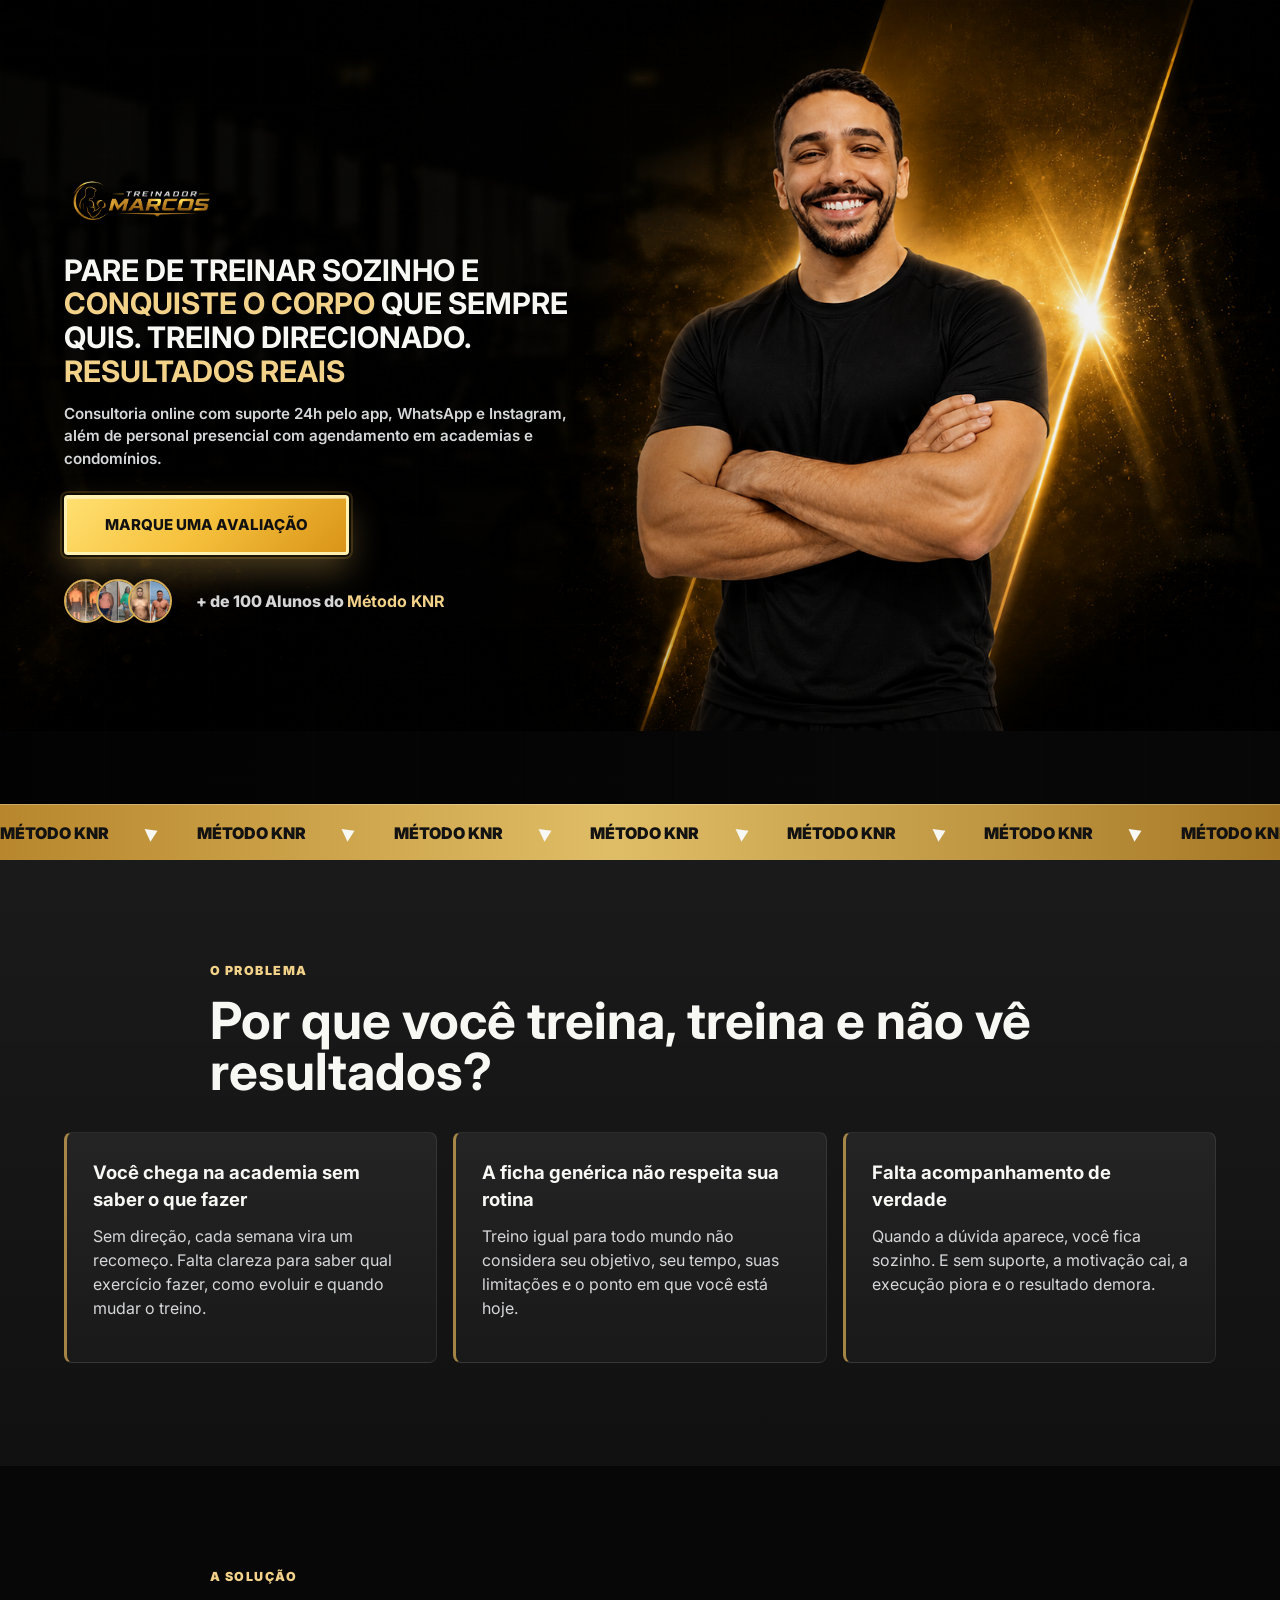
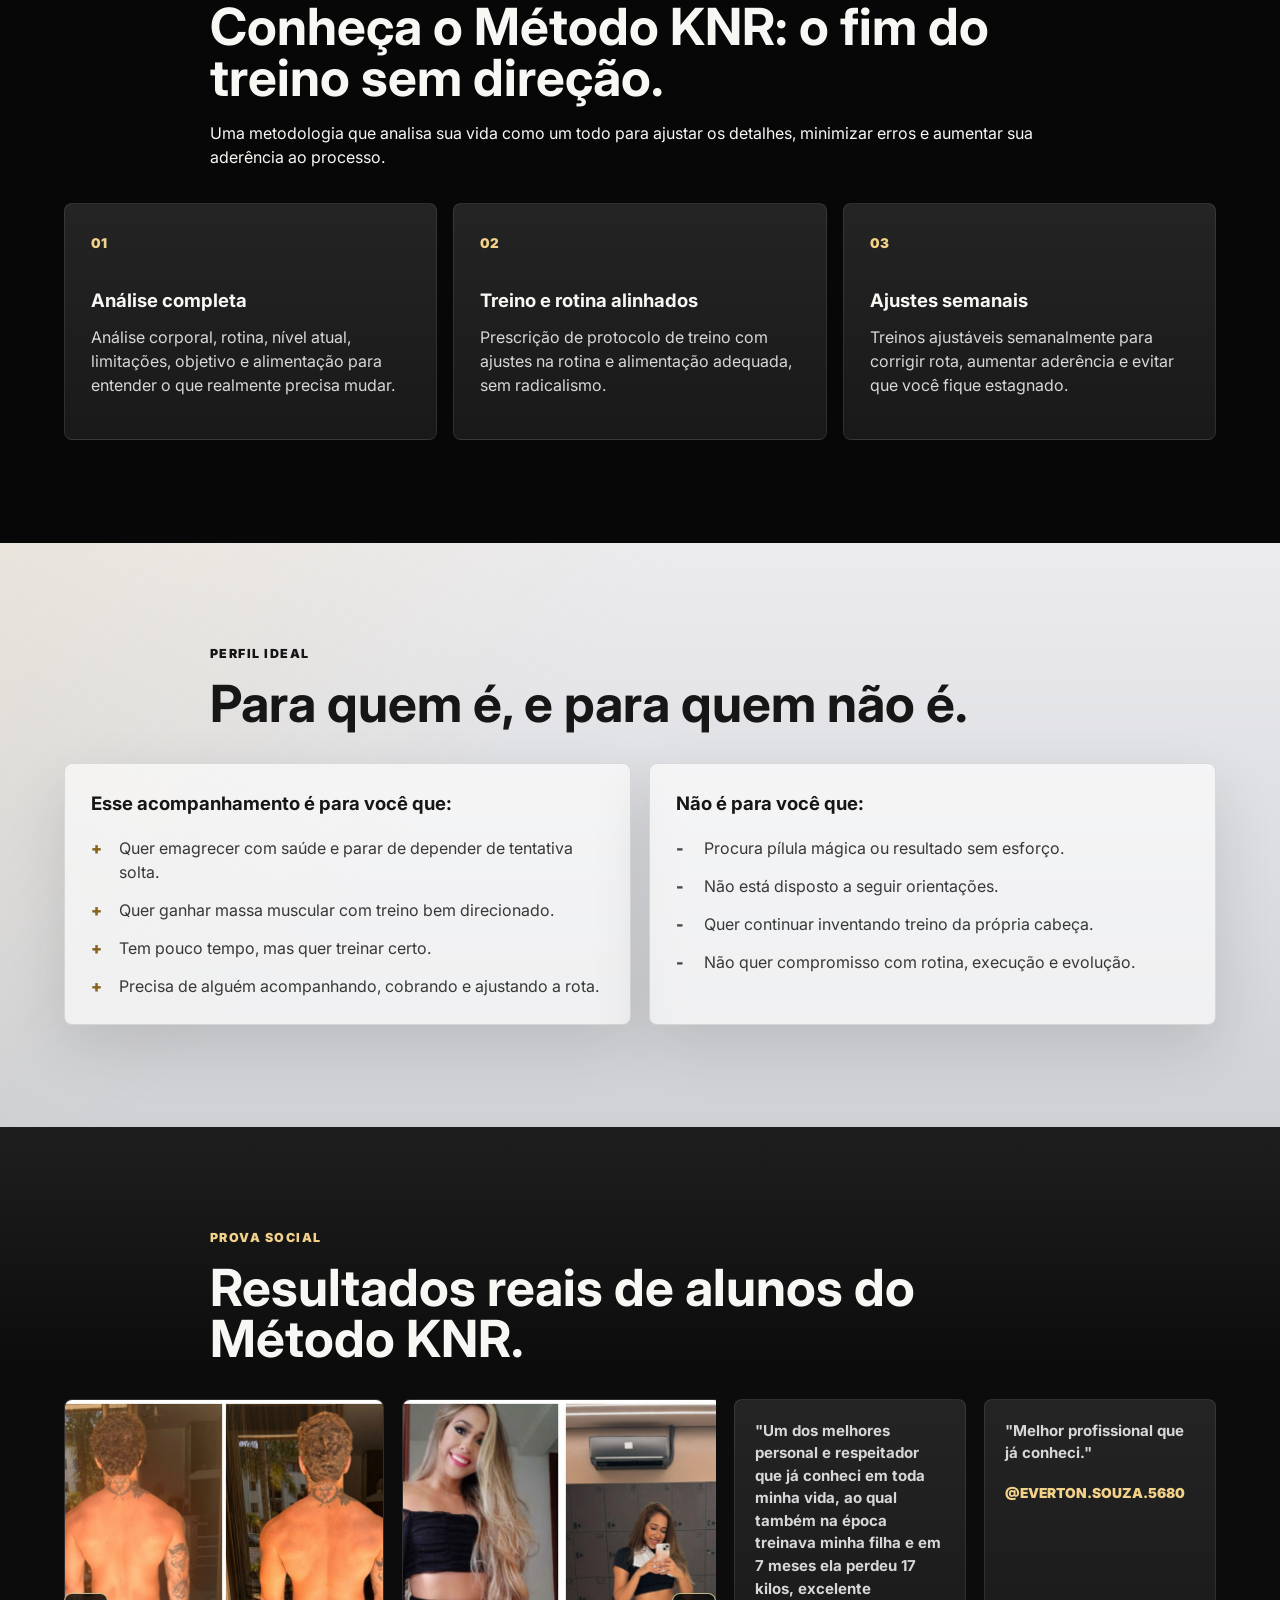
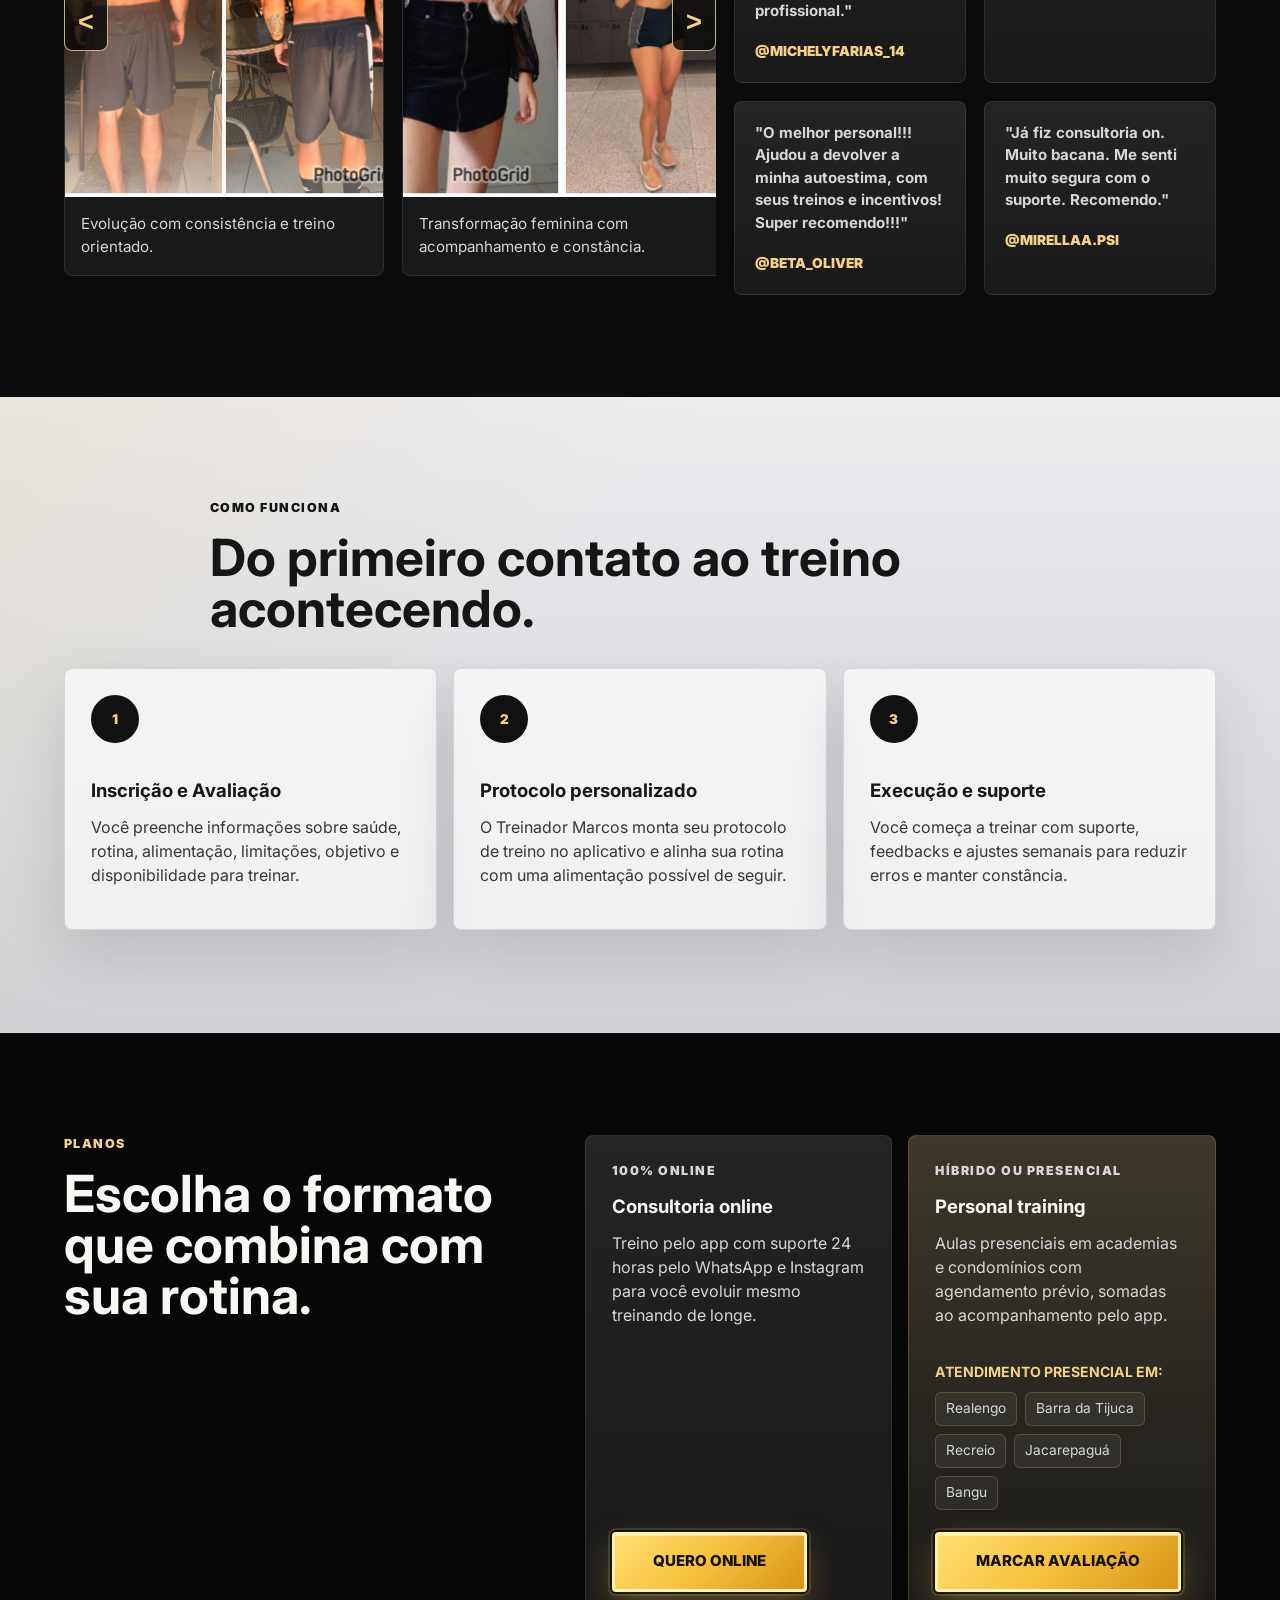
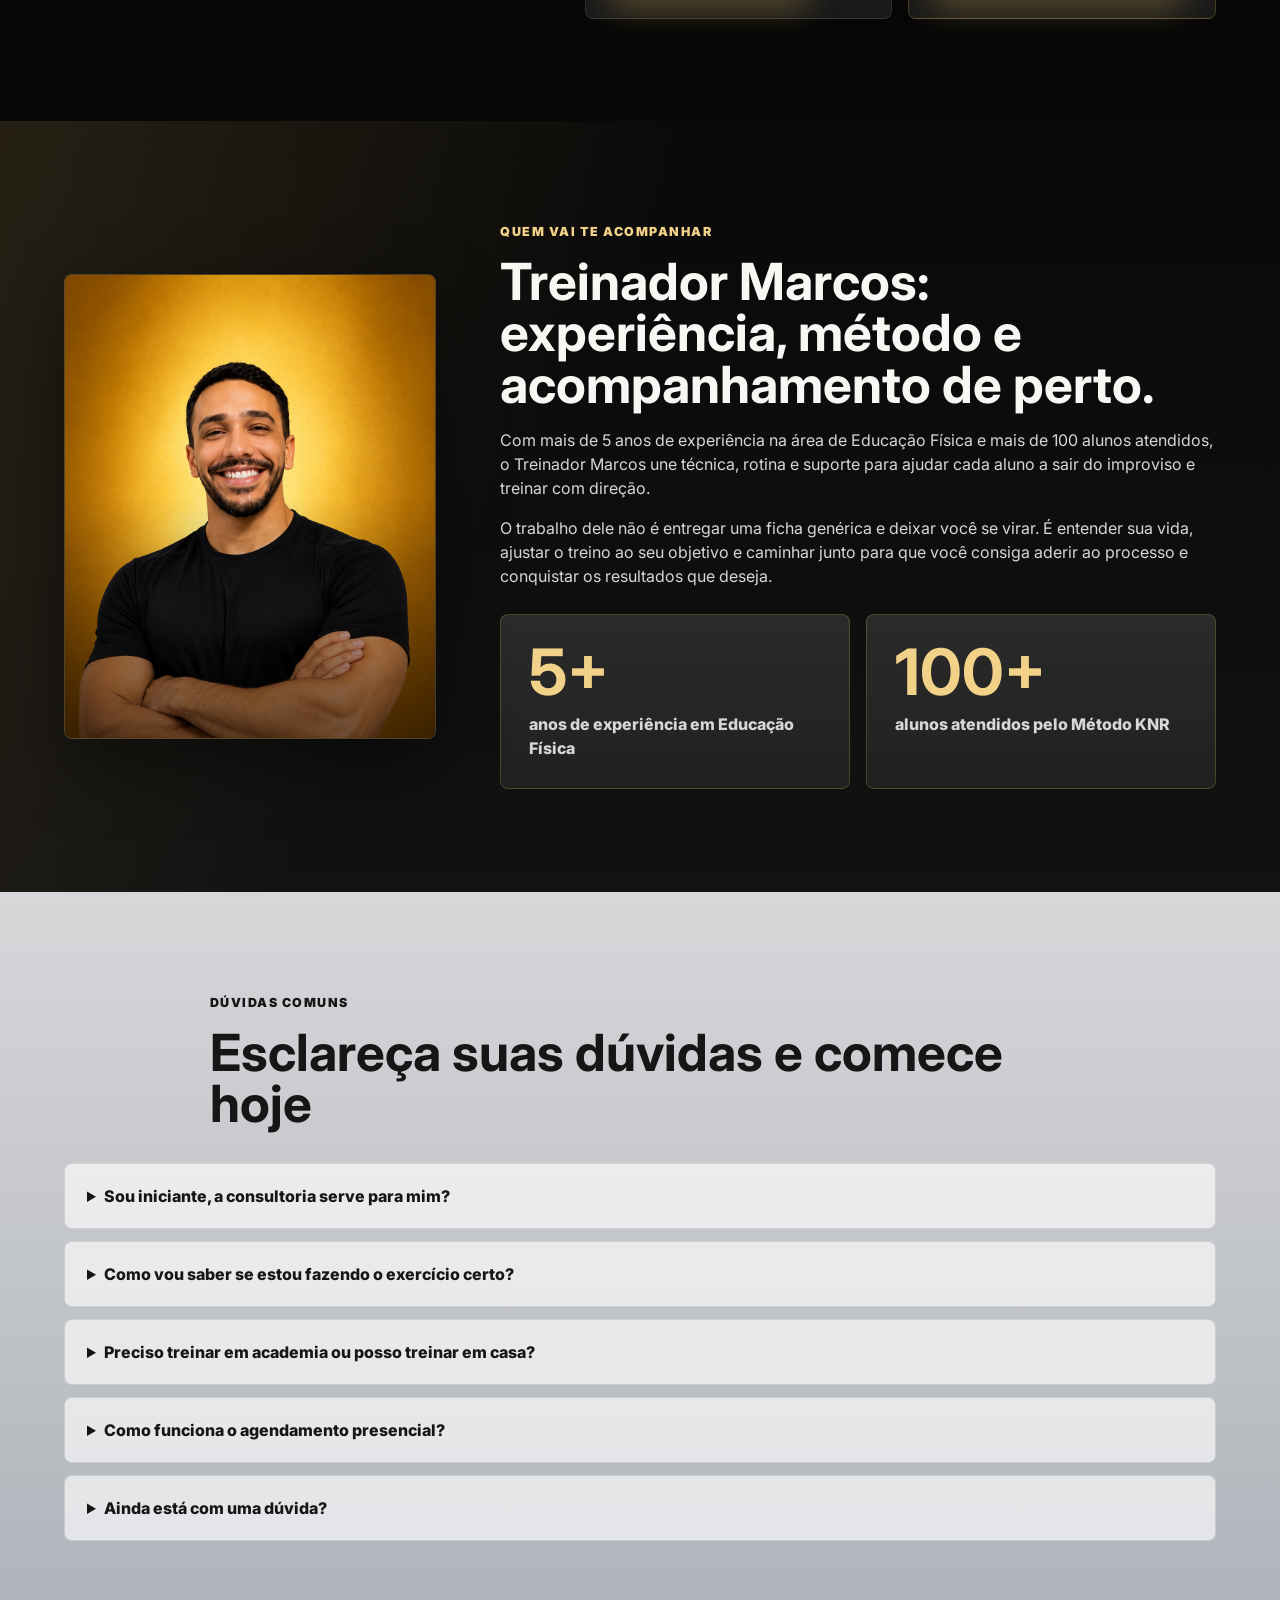
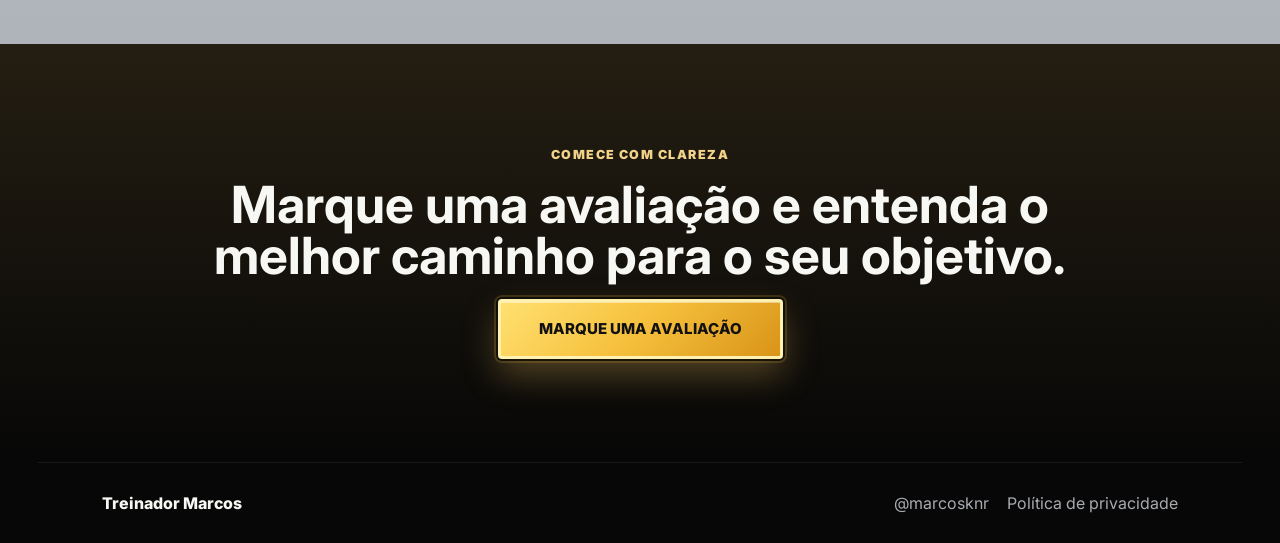
==== commit 2b768598: "Ajusta hero mobile e depoimentos" ====
--- a/clientes/personal-trainer-rio/index.html
+++ b/clientes/personal-trainer-rio/index.html
@@ -28,7 +28,7 @@
               além de personal presencial com agendamento em academias e condomínios.
             </p>
             <div class="hero-actions" aria-label="Acoes principais">
-              <a class="btn btn-primary" href="https://wa.me/5521979163030?text=Oi%2C%20Treinador%20Marcos.%20Quero%20marcar%20uma%20avaliacao." target="_blank" rel="noreferrer">
+              <a class="btn btn-primary" href="https://wa.me/5521979163030?text=Oi%2C%20Treinador%20Marcos.%20Quero%20marcar%20uma%20avalia%C3%A7%C3%A3o." target="_blank" rel="noreferrer">
                 Marque uma avaliação
               </a>
             </div>
@@ -303,7 +303,7 @@
       <section class="final-cta">
         <p class="eyebrow">Comece com clareza</p>
         <h2>Marque uma avaliação e entenda o melhor caminho para o seu objetivo.</h2>
-        <a class="btn btn-primary" href="https://wa.me/5521979163030?text=Oi%2C%20Treinador%20Marcos.%20Quero%20marcar%20uma%20avaliacao." target="_blank" rel="noreferrer">
+        <a class="btn btn-primary" href="https://wa.me/5521979163030?text=Oi%2C%20Treinador%20Marcos.%20Quero%20marcar%20uma%20avalia%C3%A7%C3%A3o." target="_blank" rel="noreferrer">
           Marque uma avaliação
         </a>
       </section>
--- a/clientes/personal-trainer-rio/styles.css
+++ b/clientes/personal-trainer-rio/styles.css
@@ -185,9 +185,9 @@
 }
 
 .hero-logo {
-  width: clamp(172px, 15vw, 270px);
+  width: clamp(150px, 12vw, 230px);
   height: auto;
-  margin: 0 0 18px;
+  margin: 0 0 16px;
   object-fit: contain;
 }
 
@@ -675,6 +675,7 @@
   color: var(--gold-soft);
   font-size: 0.86rem;
   font-weight: 900;
+  overflow-wrap: anywhere;
   text-transform: uppercase;
 }
 
@@ -866,6 +867,7 @@
   .process-grid,
   .trainer-layout,
   .proof-layout,
+  .testimonial-stack,
   .fit-grid,
   .offer-grid {
     grid-template-columns: 1fr;
@@ -875,6 +877,7 @@
 @media (max-width: 640px) {
   :root {
     --site-gutter: 10px;
+    --section-x: clamp(18px, 5vw, 28px);
   }
 
   .header-cta {
@@ -882,27 +885,56 @@
   }
 
   h1 {
-    font-size: clamp(1.9rem, 10vw, 3.1rem);
+    font-size: clamp(1.55rem, 7.6vw, 2.35rem);
+    line-height: 1.08;
   }
 
   .hero {
+    min-height: 100svh;
     background:
-      linear-gradient(180deg, rgba(0, 0, 0, 0.38) 0%, rgba(0, 0, 0, 0.74) 52%, rgba(0, 0, 0, 0.92) 100%),
-      url("assets/hero-treinador-marcos.png") 67% top / cover no-repeat,
+      linear-gradient(180deg, rgba(0, 0, 0, 0.28) 0%, rgba(0, 0, 0, 0.72) 42%, rgba(0, 0, 0, 0.94) 100%),
+      url("assets/hero-treinador-marcos.png") 66% top / cover no-repeat,
       #070707;
+  }
+
+  .hero-inner {
+    min-height: calc(100svh - 56px);
+    align-content: end;
+    padding-top: 18px;
+  }
+
+  .hero-copy {
+    max-width: 100%;
+    padding-bottom: 18px;
   }
 
   .hero-actions .btn {
     width: 100%;
   }
 
+  .btn-primary {
+    min-height: 54px;
+    padding: 0 24px;
+    font-size: 0.86rem;
+  }
+
   .hero-logo {
-    width: min(236px, 76vw);
+    width: min(220px, 62vw);
+    margin-bottom: 10px;
+  }
+
+  .hero-text {
+    margin-bottom: 16px;
+    font-size: 0.9rem;
+    line-height: 1.42;
+  }
+
+  .hero-actions {
     margin-bottom: 14px;
   }
 
   .hero-spacer {
-    min-height: 280px;
+    min-height: clamp(96px, 24svh, 180px);
     order: -1;
   }
 
@@ -919,11 +951,20 @@
   .steps article,
   .pain-grid article,
   .process-grid article,
+  .testimonial-stack article,
   .offer-card,
   .fit-card {
     min-height: auto;
   }
 
+  .testimonial-stack p {
+    font-size: 0.98rem;
+  }
+
+  .testimonial-stack span {
+    font-size: 0.82rem;
+  }
+
   .footer {
     align-items: flex-start;
     flex-direction: column;
